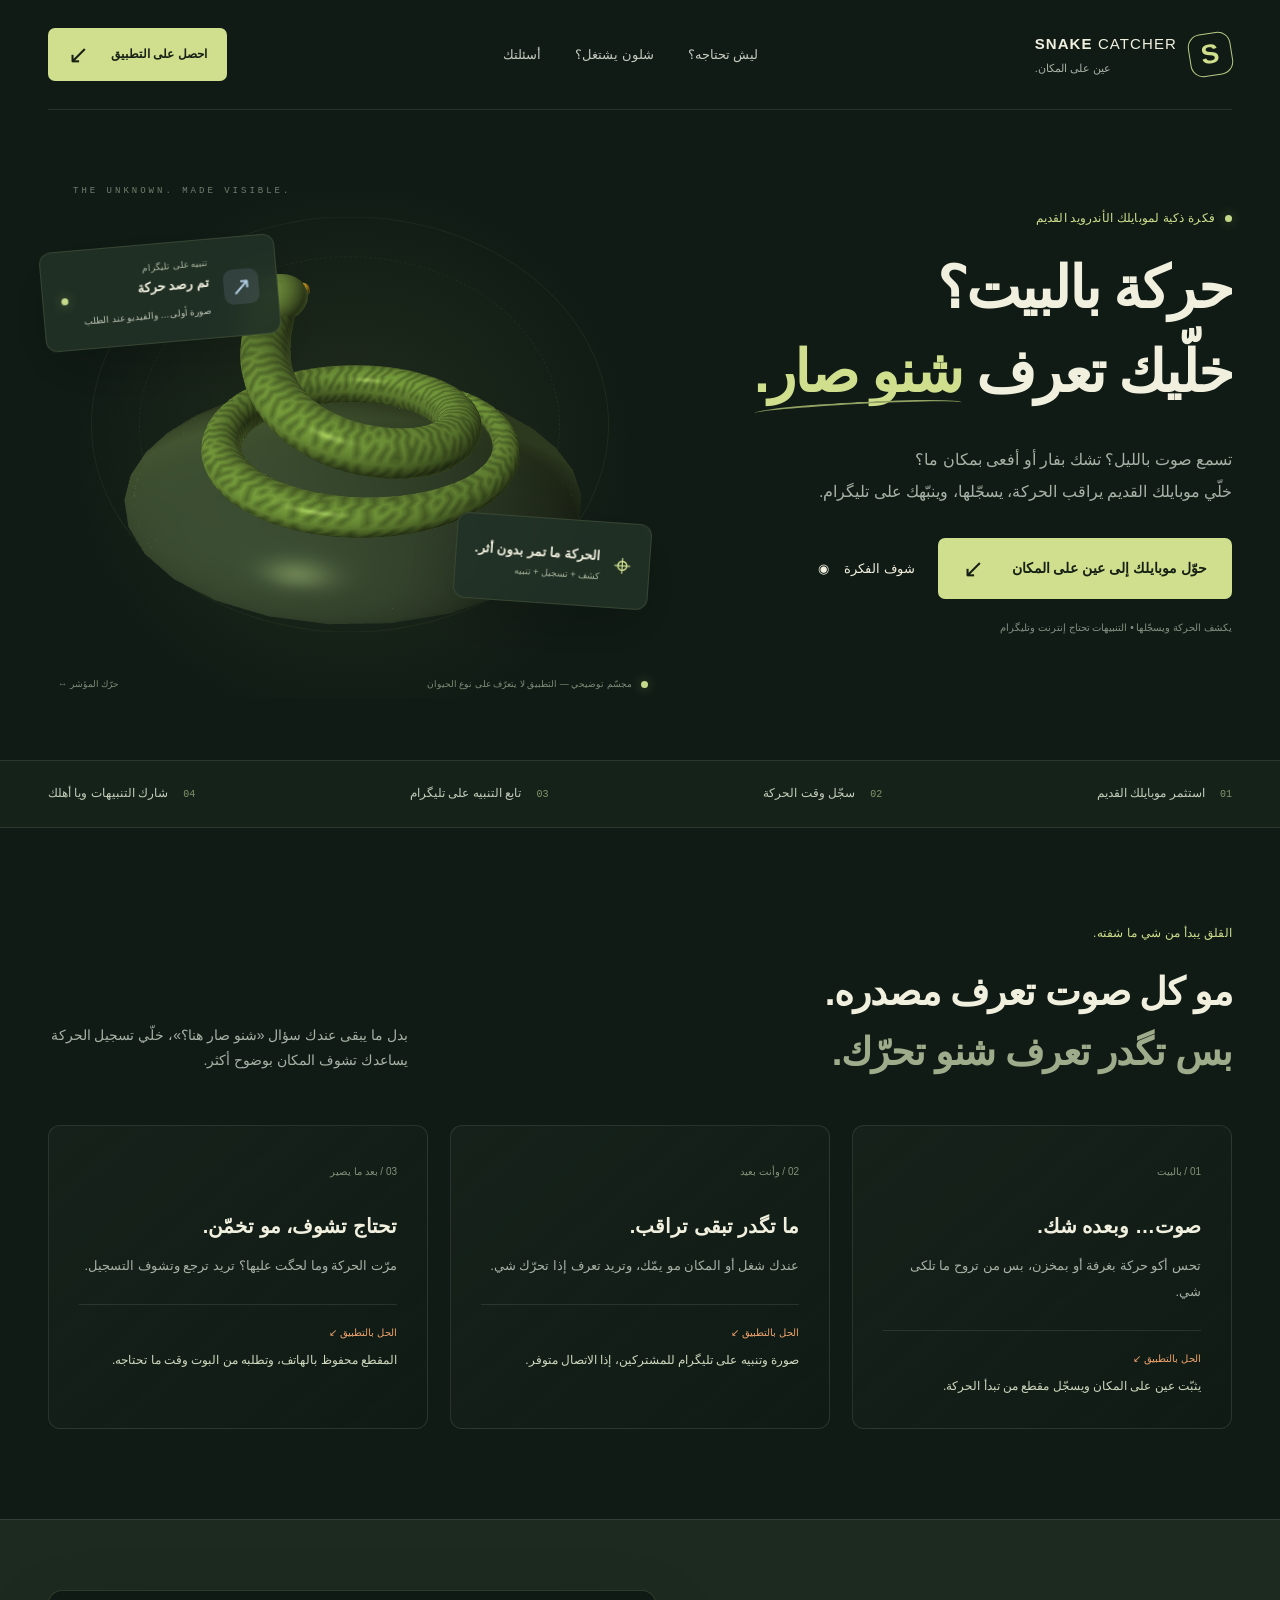
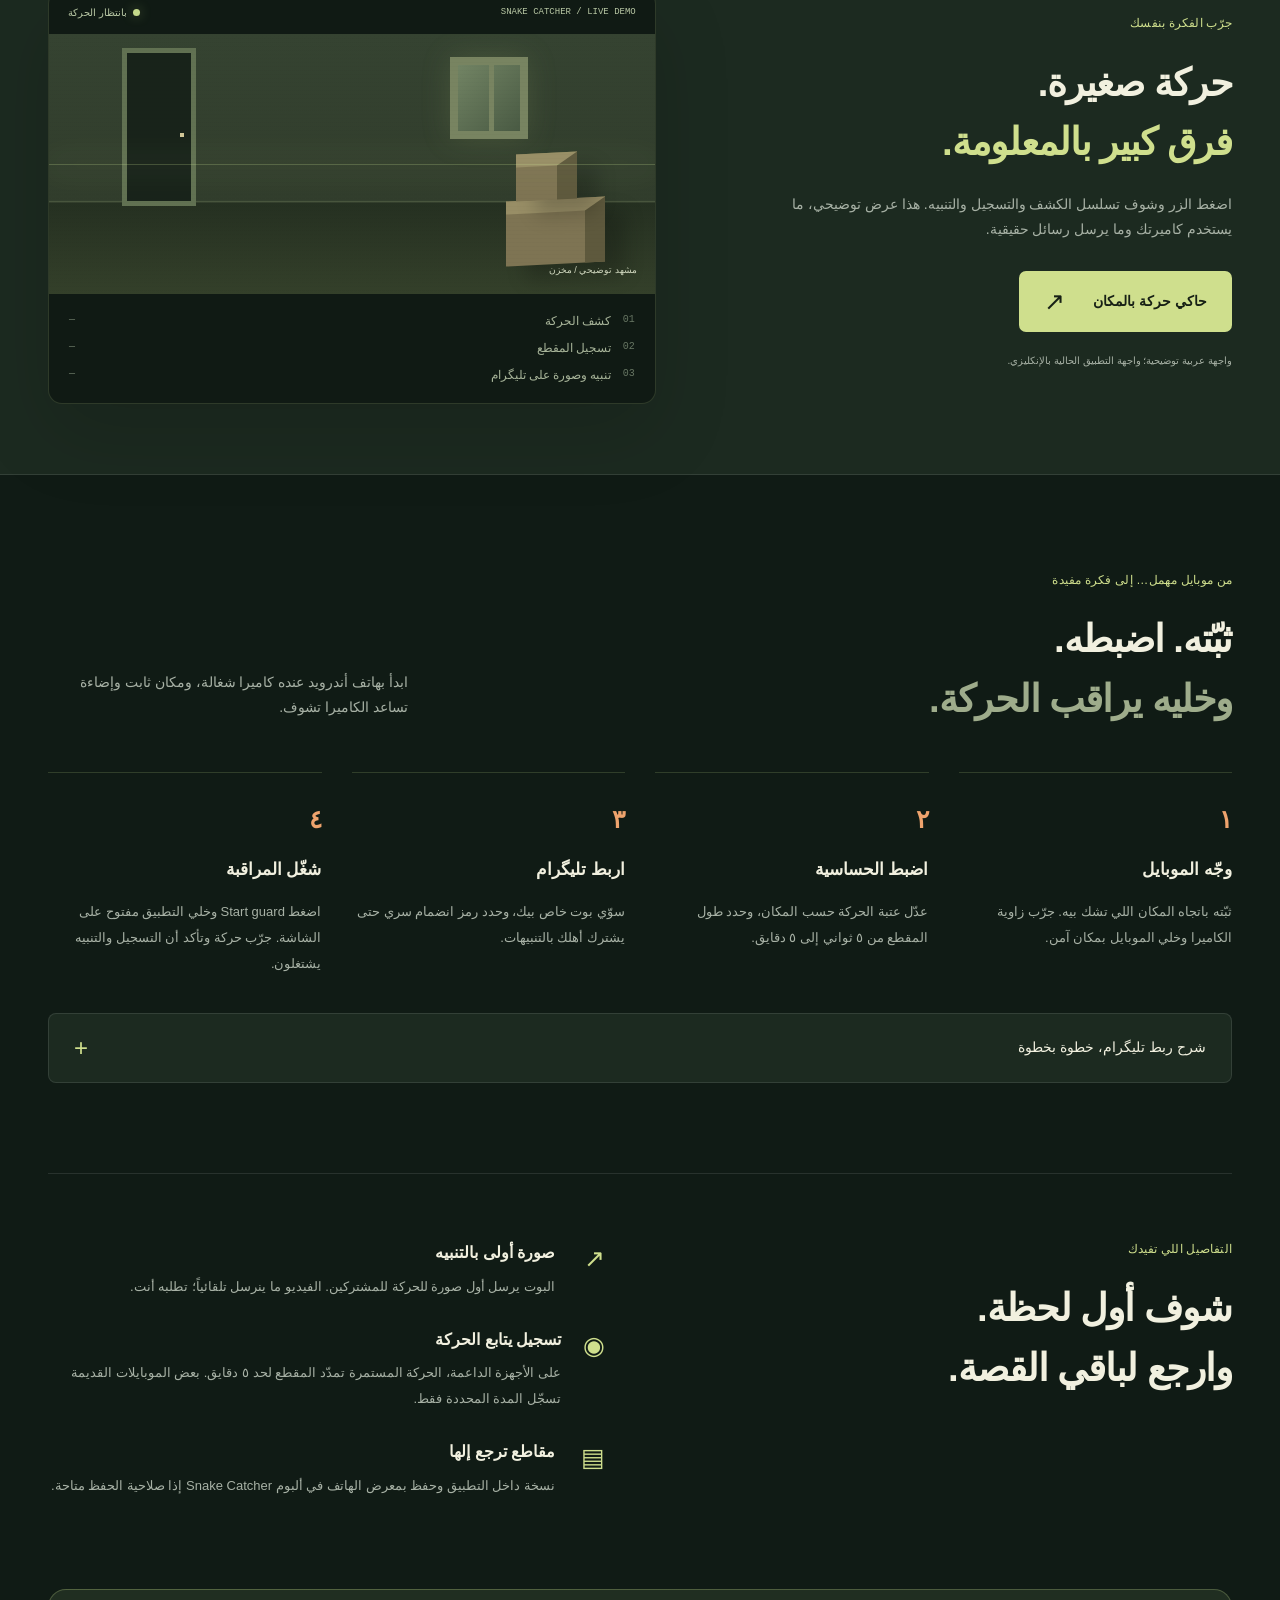
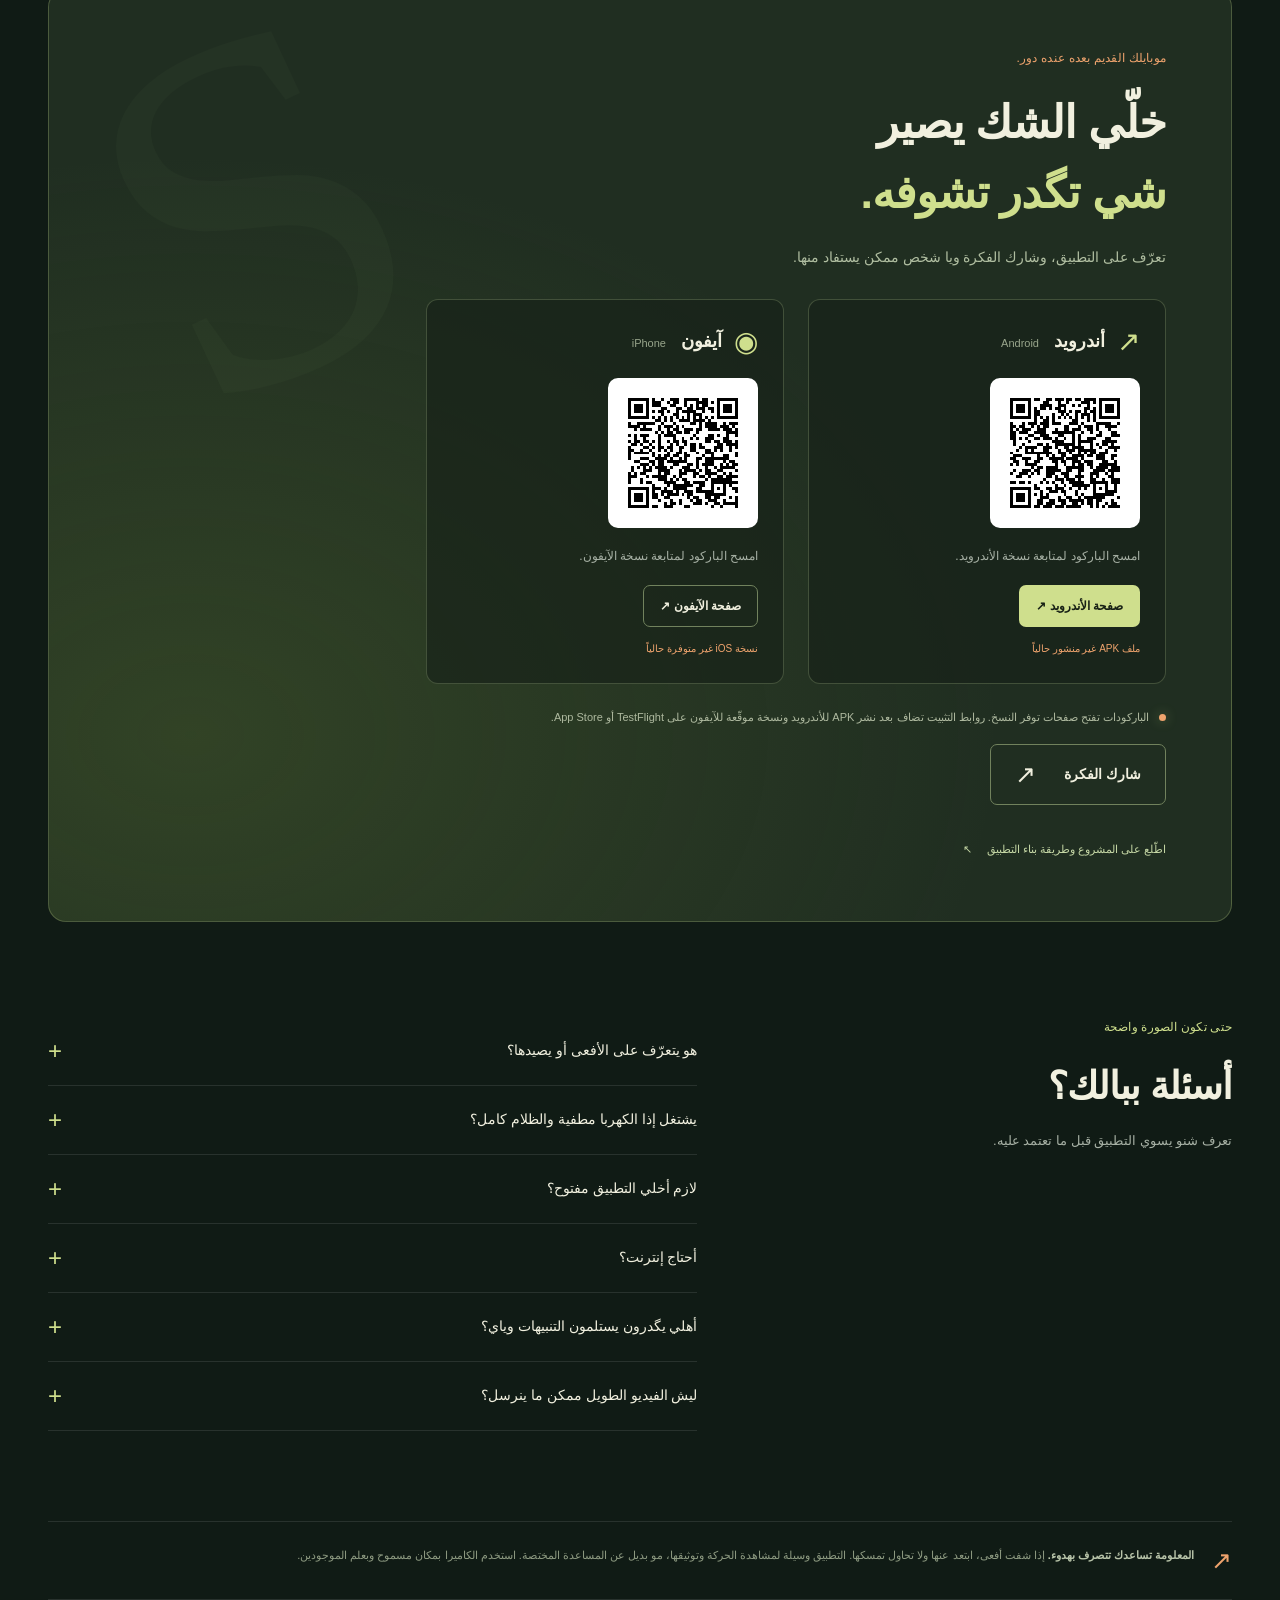
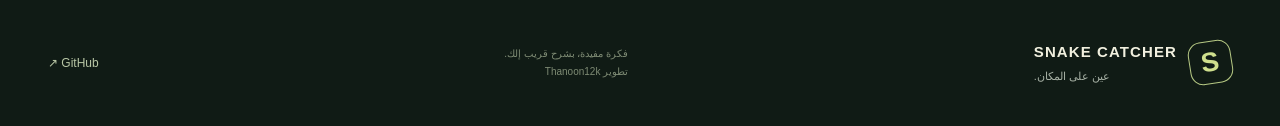
==== website/index.html @ 687d9e15 "Add Iraqi Arabic 3D website, platform QR pages and mobile build preparation" ====
<!doctype html>
<html lang="ar-IQ" dir="rtl"><head><meta charset="utf-8"><meta name="viewport" content="width=device-width,initial-scale=1"><meta name="theme-color" content="#101b15"><title>Snake Catcher — موبايلك القديم، عين على المكان</title><meta name="description" content="حوّل موبايل أندرويد القديم إلى كاميرا تراقب الحركة، تسجّل الفيديو وتنبّهك على تليگرام. تعرّف على Snake Catcher باللهجة العراقية."><meta property="og:title" content="عندك شك بحركة بالبيت؟ خلي موبايلك يراقب."><meta property="og:description" content="Snake Catcher يحوّل موبايلك القديم إلى كاميرا لكشف الحركة وتسجيلها. شرح عراقي بسيط وخطوات الإعداد."><link rel="icon" href="favicon.svg"><link rel="stylesheet" href="style.css"></head><body>
<a class="skip" href="#main">انتقل للمحتوى</a>
<header class="wrap"><a class="brand" href="#"><span class="brand-icon">S</span><span dir="ltr">SNAKE<span class="light"> CATCHER</span><small>عين على المكان.</small></span></a><nav aria-label="القائمة الرئيسية"><a href="#problem">ليش تحتاجه؟</a><a href="#how">شلون يشتغل؟</a><a href="#faq">أسئلتك</a></nav><a class="btn small" href="#download">احصل على التطبيق <span>↙</span></a></header>
<main id="main"><section class="hero wrap"><div class="hero-copy"><div class="eyebrow"><span class="dot"></span> فكرة ذكية لموبايلك الأندرويد القديم</div><h1>حركة بالبيت؟<br>خلّيك تعرف <em>شنو صار.</em></h1><p class="intro">تسمع صوت بالليل؟ تشك بفار أو أفعى بمكان ما؟<br>خلّي موبايلك القديم يراقب الحركة، يسجّلها، وينبّهك على تليگرام.</p><div class="actions"><a class="btn" href="#download">حوّل موبايلك إلى عين على المكان <span>↙</span></a><a class="text-link" href="#demo">شوف الفكرة <span>◉</span></a></div><p class="hero-note">يكشف الحركة ويسجّلها • التنبيهات تحتاج إنترنت وتليگرام</p></div>
<div class="scene" id="scene"><div class="orbit orbit-one"></div><div class="orbit orbit-two"></div><span class="scene-tag">THE UNKNOWN. MADE VISIBLE.</span><canvas id="snake" aria-label="مجسّم ثلاثي الأبعاد لأفعى خضراء" role="img"></canvas><div class="scene-fallback" hidden>🐍</div><div class="float-card alert"><span class="alert-icon">↗</span><div><small>تنبيه على تليگرام</small><strong>تم رصد حركة</strong><span>صورة أولى… والفيديو عند الطلب</span></div><i class="dot"></i></div><div class="float-card detected"><span class="target">⌖</span><div><strong>الحركة ما تمر بدون أثر.</strong><small>كشف + تسجيل + تنبيه</small></div></div><div class="scene-bottom"><span class="dot"></span> مجسّم توضيحي — التطبيق لا يتعرّف على نوع الحيوان <span class="drag">حرّك المؤشر ↔</span></div></div></section>
<div class="benefit-strip"><div class="wrap"><span><b>01</b> استثمر موبايلك القديم</span><span><b>02</b> سجّل وقت الحركة</span><span><b>03</b> تابع التنبيه على تليگرام</span><span><b>04</b> شارك التنبيهات ويا أهلك</span></div></div>
<section id="problem" class="section wrap"><div class="section-top"><div><div class="eyebrow">القلق يبدأ من شي ما شفته.</div><h2>مو كل صوت تعرف مصدره.<br><span>بس تگدر تعرف شنو تحرّك.</span></h2></div><p>بدل ما يبقى عندك سؤال «شنو صار هنا؟»، خلّي تسجيل الحركة يساعدك تشوف المكان بوضوح أكثر.</p></div><div class="problems"><article><span class="index">01 / بالبيت</span><h3>صوت… وبعده شك.</h3><p>تحس أكو حركة بغرفة أو بمخزن، بس من تروح ما تلكى شي.</p><div class="solution"><span>الحل بالتطبيق ↙</span>يثبّت عين على المكان ويسجّل مقطع من تبدأ الحركة.</div></article><article><span class="index">02 / وأنت بعيد</span><h3>ما تگدر تبقى تراقب.</h3><p>عندك شغل أو المكان مو يمّك، وتريد تعرف إذا تحرّك شي.</p><div class="solution"><span>الحل بالتطبيق ↙</span>صورة وتنبيه على تليگرام للمشتركين، إذا الاتصال متوفر.</div></article><article><span class="index">03 / بعد ما يصير</span><h3>تحتاج تشوف، مو تخمّن.</h3><p>مرّت الحركة وما لحگت عليها؟ تريد ترجع وتشوف التسجيل.</p><div class="solution"><span>الحل بالتطبيق ↙</span>المقطع محفوظ بالهاتف، وتطلبه من البوت وقت ما تحتاجه.</div></article></div></section>
<section id="demo" class="demo-section"><div class="wrap demo-grid"><div><div class="eyebrow">جرّب الفكرة بنفسك</div><h2>حركة صغيرة.<br><em>فرق كبير بالمعلومة.</em></h2><p>اضغط الزر وشوف تسلسل الكشف والتسجيل والتنبيه. هذا عرض توضيحي، ما يستخدم كاميرتك وما يرسل رسائل حقيقية.</p><button class="btn" id="demo-button">حاكي حركة بالمكان <span>↗</span></button><p class="mini">واجهة عربية توضيحية؛ واجهة التطبيق الحالية بالإنكليزي.</p></div><div class="monitor"><div class="monitor-head"><span dir="ltr">SNAKE CATCHER / LIVE DEMO</span><span id="demo-state"><i class="dot"></i> بانتظار الحركة</span></div><div class="room"><div class="window"></div><div class="room-door"></div><div class="box box1"></div><div class="box box2"></div><div class="scan-line"></div><div class="motion-box" id="motion-box"><span>حركة مكتشفة</span><svg viewBox="0 0 140 60" aria-hidden="true"><path d="M10 40C20 5 50 55 75 30S120 0 130 28" fill="none" stroke="#b9cf87" stroke-width="10" stroke-linecap="round"/></svg></div><span class="room-caption">مشهد توضيحي / مخزن</span><span class="rec" id="rec" hidden>● REC</span></div><div class="demo-events" aria-live="polite"><div id="event1">01 <span>كشف الحركة</span><i>—</i></div><div id="event2">02 <span>تسجيل المقطع</span><i>—</i></div><div id="event3">03 <span>تنبيه وصورة على تليگرام</span><i>—</i></div></div></div></div></section>
<section id="how" class="section wrap"><div class="section-top"><div><div class="eyebrow">من موبايل مهمل… إلى فكرة مفيدة</div><h2>ثبّته. اضبطه.<br><span>وخليه يراقب الحركة.</span></h2></div><p>ابدأ بهاتف أندرويد عنده كاميرا شغالة، ومكان ثابت وإضاءة تساعد الكاميرا تشوف.</p></div><div class="steps"><article><b>١</b><h3>وجّه الموبايل</h3><p>ثبّته باتجاه المكان اللي تشك بيه. جرّب زاوية الكاميرا وخلي الموبايل بمكان آمن.</p></article><article><b>٢</b><h3>اضبط الحساسية</h3><p>عدّل عتبة الحركة حسب المكان، وحدد طول المقطع من ٥ ثواني إلى ٥ دقايق.</p></article><article><b>٣</b><h3>اربط تليگرام</h3><p>سوّي بوت خاص بيك، وحدد رمز انضمام سري حتى يشترك أهلك بالتنبيهات.</p></article><article><b>٤</b><h3>شغّل المراقبة</h3><p>اضغط <bdi>Start guard</bdi> وخلي التطبيق مفتوح على الشاشة. جرّب حركة وتأكد أن التسجيل والتنبيه يشتغلون.</p></article></div><details class="setup"><summary>شرح ربط تليگرام، خطوة بخطوة <span>+</span></summary><ol><li>افتح <a href="https://t.me/BotFather" target="_blank" rel="noopener">@BotFather</a> على تليگرام، أرسل <code>/newbot</code> وخذ رمز البوت (Token).</li><li>داخل التطبيق افتح <bdi>Settings</bdi>، فعّل <bdi>Telegram alerts</bdi> والصق الرمز. احتفظ بيه سري.</li><li>اختار <bdi>Join code</bdi> سري وشاركه بس ويا الأشخاص اللي تريدهم يستلمون التنبيهات.</li><li>كل شخص يفتح بوتك ويرسل <code>/start YOUR_JOIN_CODE</code>، مع استبدال النص برمزك.</li><li>اضغط <bdi>Save &amp; send test</bdi>. من البوت تگدر ترسل <code>/status</code> للحالة، <code>/video</code> لآخر فيديو و<code>/list</code> لآخر ١٠ مقاطع.</li></ol></details></section>
<section class="feature-section wrap"><div class="feature-heading"><div class="eyebrow">التفاصيل اللي تفيدك</div><h2>شوف أول لحظة.<br>وارجع لباقي القصة.</h2></div><div class="feature-list"><article><span>↗</span><div><h3>صورة أولى بالتنبيه</h3><p>البوت يرسل أول صورة للحركة للمشتركين. الفيديو ما ينرسل تلقائياً؛ تطلبه أنت.</p></div></article><article><span>◉</span><div><h3>تسجيل يتابع الحركة</h3><p>على الأجهزة الداعمة، الحركة المستمرة تمدّد المقطع لحد ٥ دقايق. بعض الموبايلات القديمة تسجّل المدة المحددة فقط.</p></div></article><article><span>▤</span><div><h3>مقاطع ترجع إلها</h3><p>نسخة داخل التطبيق وحفظ بمعرض الهاتف في ألبوم <bdi>Snake Catcher</bdi> إذا صلاحية الحفظ متاحة.</p></div></article></div></section>
<section id="download" class="download wrap"><div class="eyebrow">موبايلك القديم بعده عنده دور.</div><h2>خلّي الشك يصير<br><em>شي تگدر تشوفه.</em></h2><p>تعرّف على التطبيق، وشارك الفكرة ويا شخص ممكن يستفاد منها.</p><div class="platforms"><article><div class="platform-title"><span>↗</span><h3>أندرويد <small>Android</small></h3></div><img src="qr-android.svg" width="150" height="150" alt="باركود صفحة توفر نسخة أندرويد"><p>امسح الباركود لمتابعة نسخة الأندرويد.</p><a class="btn" href="android.html">صفحة الأندرويد ↗</a><span class="platform-status">ملف APK غير منشور حالياً</span></article><article><div class="platform-title"><span>◉</span><h3>آيفون <small>iPhone</small></h3></div><img src="qr-ios.svg" width="150" height="150" alt="باركود صفحة توفر نسخة آيفون"><p>امسح الباركود لمتابعة نسخة الآيفون.</p><a class="btn secondary" href="ios.html">صفحة الآيفون ↗</a><span class="platform-status">نسخة iOS غير متوفرة حالياً</span></article></div><div class="availability"><span class="dot"></span><p>الباركودات تفتح صفحات توفر النسخ. روابط التثبيت تضاف بعد نشر APK للأندرويد ونسخة موقّعة للآيفون على TestFlight أو App Store.</p></div><button class="btn secondary" id="share-button">شارك الفكرة <span>↗</span></button><br><br><a class="text-link" href="https://github.com/Thanoon12k/real-snakes-catcher" target="_blank" rel="noopener">اطّلع على المشروع وطريقة بناء التطبيق <span>↖</span></a></section>
<section id="faq" class="section wrap faq"><div><div class="eyebrow">حتى تكون الصورة واضحة</div><h2>أسئلة ببالك؟</h2><p>تعرف شنو يسوي التطبيق قبل ما تعتمد عليه.</p></div><div class="questions"><details><summary>هو يتعرّف على الأفعى أو يصيدها؟ <span>+</span></summary><p>لا. الاسم Snake Catcher، لكن التطبيق يكشف تغيّر الصورة بسبب الحركة ويسجّلها. ما يحدد إذا اللي تحرّك أفعى أو فار أو شخص، وما يمسك الحيوانات ولا يضمن الحماية.</p></details><details><summary>يشتغل إذا الكهربا مطفية والظلام كامل؟ <span>+</span></summary><p>الكاميرا تحتاج إضاءة حتى تشوف. وضع Night يعدّل حساسية تغيّر الإضاءة، لكنه ما يحوّل الموبايل إلى كاميرا أشعة تحت الحمراء. الأداء يعتمد على كاميرا الهاتف وظروف المكان.</p></details><details><summary>لازم أخلي التطبيق مفتوح؟ <span>+</span></summary><p>إي، خلي التطبيق ظاهر على الشاشة أثناء المراقبة. التطبيق يبقي الشاشة شغالة تلقائياً عند تشغيل المراقبة. تأكد من البطارية والمساحة وجرّب الجهاز قبل الاستخدام الطويل.</p></details><details><summary>أحتاج إنترنت؟ <span>+</span></summary><p>كشف الحركة والتسجيل يصيران على الهاتف. إرسال تنبيهات وصور وفيديوهات تليگرام يحتاج اتصال إنترنت وإعداد البوت.</p></details><details><summary>أهلي يگدرون يستلمون التنبيهات وياي؟ <span>+</span></summary><p>إي. كل شخص يشترك ببوتك باستخدام رمز الانضمام السري. التنبيه والصورة يوصلون للمشتركين، والفيديو يوصل فقط للشخص اللي يطلبه. تگدر تحذف المشتركين من الإعدادات.</p></details><details><summary>ليش الفيديو الطويل ممكن ما ينرسل؟ <span>+</span></summary><p>وفق توثيق المشروع، البوت ما يرفع ملفات أكبر من ٥٠ ميگابايت. بعض المقاطع الطويلة ممكن تتجاوز الحد؛ يبقى المقطع محفوظ بالهاتف حتى إذا تعذر إرساله.</p></details></div></section>
<aside class="honest-note wrap"><span>↗</span><p><strong>المعلومة تساعدك تتصرف بهدوء.</strong> إذا شفت أفعى، ابتعد عنها ولا تحاول تمسكها. التطبيق وسيلة لمشاهدة الحركة وتوثيقها، مو بديل عن المساعدة المختصة. استخدم الكاميرا بمكان مسموح وبعلم الموجودين.</p></aside></main>
<footer class="wrap"><a class="brand" href="#"><span class="brand-icon">S</span><span dir="ltr">SNAKE CATCHER<small>عين على المكان.</small></span></a><p>فكرة مفيدة، بشرح قريب إلك. <span>تطوير Thanoon12k</span></p><a href="https://github.com/Thanoon12k/real-snakes-catcher" target="_blank" rel="noopener">GitHub ↗</a></footer><div id="toast" role="status"></div><script src="snake.js"></script><script src="app.js"></script></body></html>
---- website/style.css ----
:root{--bg:#101b15;--panel:#17241c;--green:#cfdf8d;--orange:#eea36d;--text:#f1f0df;--muted:#a7b1a5;--line:#ffffff1a}*{box-sizing:border-box}html{scroll-behavior:smooth;scroll-padding-top:25px}body{margin:0;background:var(--bg);color:var(--text);font-family:Tahoma,Arial,sans-serif;line-height:1.8}a{color:inherit;text-decoration:none}button{font:inherit;cursor:pointer}a:focus-visible,button:focus-visible,summary:focus-visible{outline:2px solid var(--orange);outline-offset:5px}button,a{-webkit-tap-highlight-color:transparent}.wrap{max-width:1240px;width:calc(100% - 96px);margin:auto}header{height:110px;display:flex;align-items:center;justify-content:space-between;border-bottom:1px solid var(--line);gap:24px}.brand{display:flex;align-items:center;gap:12px;font-family:Arial,sans-serif;font-size:15px;letter-spacing:1.1px;font-weight:800;line-height:1.3}.brand small{display:block;font-family:Tahoma,Arial;font-weight:400;font-size:11px;letter-spacing:0;direction:rtl;color:var(--muted);margin-top:7px;text-align:left}.brand-icon{font-size:27px;border:1px solid #b5c883;border-radius:13px;width:43px;height:43px;display:grid;place-items:center;color:var(--green);transform:rotate(-9deg)}.light{font-weight:400}nav{display:flex;gap:34px;font-size:13px;color:#c5cbbf}nav a:hover,.text-link:hover{color:var(--orange)}.btn{display:inline-flex;align-items:center;justify-content:center;gap:28px;padding:15px 24px;background:var(--green);color:#172015;font-weight:700;font-size:14px;border:1px solid transparent;border-radius:7px;transition:transform .2s,background .2s;line-height:1.7}.btn:hover{transform:translateY(-3px);background:#e2efb4}.btn span{font:25px Arial}.small{font-size:12px;padding:11px 19px;gap:22px}.hero{display:grid;grid-template-columns:1fr 1.1fr;align-items:center;min-height:650px;gap:20px;padding-top:30px;padding-bottom:45px}.eyebrow{font-size:12px;letter-spacing:.2px;color:var(--green);display:flex;align-items:center;gap:10px;margin-bottom:18px}.dot{width:7px;height:7px;background:#c4d98a;display:inline-block;border-radius:50%;box-shadow:0 0 12px #b8d77866;flex-shrink:0}h1{font-size:clamp(38px,4.5vw,65px);line-height:1.45;letter-spacing:-2px;margin:0 0 23px;font-weight:800}em{font-style:normal;color:var(--green)}h1 em{position:relative;white-space:nowrap}h1 em:after{content:'';position:absolute;right:0;bottom:-10px;left:0;height:10px;border-top:2px solid #91a263;border-radius:50%;transform:rotate(-3deg)}.intro{font-size:16px;color:var(--muted);line-height:2;margin:30px 0}.actions{display:flex;align-items:center;gap:23px;flex-wrap:wrap}.text-link{font-size:13px;display:inline-flex;gap:15px;align-items:center}.hero-note,.mini{font-size:10px;color:#839080;margin-top:20px}.scene{height:540px;position:relative;background:radial-gradient(ellipse at 50% 55%,#64763835,transparent 65%);min-width:0;direction:ltr}canvas{width:100%;height:100%;display:block;position:relative;z-index:2}.scene-tag{position:absolute;top:28px;left:25px;font:9px monospace;letter-spacing:3px;color:#6f806d}.orbit{position:absolute;border:1px solid #82935a21;border-radius:50%;width:85%;height:85%;top:7%;left:7%;transform:rotateX(25deg)}.orbit-two{width:69%;height:69%;left:15%;top:15%;border-style:dashed}.float-card{position:absolute;z-index:3;direction:rtl;background:#223126e8;border:1px solid #57694766;backdrop-filter:blur(14px);border-radius:12px;padding:15px 18px;box-shadow:0 20px 60px #0003;display:flex;align-items:center;gap:14px;transform:rotate(-5deg)}.alert{top:85px;left:-6px}.float-card strong{font-size:13px;display:block}.float-card small{font-size:9px;color:#abb89f;display:block}.float-card span:not(.dot,.alert-icon,.target){font-size:9px;color:#bfc6b5}.alert-icon{background:#91aac826;color:#adc9de;border-radius:9px;width:35px;height:35px;display:grid;place-items:center;font:25px Arial}.detected{bottom:94px;right:8px;transform:rotate(4deg)}.target{font-size:30px;color:var(--green)}.scene-bottom{position:absolute;bottom:5px;left:10px;right:10px;display:flex;align-items:center;gap:9px;direction:rtl;color:#7e8d76;font-size:9px}.drag{margin-right:auto;white-space:nowrap}.scene-fallback{position:absolute;inset:0;font-size:180px;text-align:center;padding-top:100px}.benefit-strip{border-block:1px solid var(--line);background:#152219}.benefit-strip .wrap{display:flex;justify-content:space-between;gap:20px;padding-block:22px;color:#c4cdba;font-size:12px}.benefit-strip b{font:10px monospace;color:#80956b;margin-left:12px}.section{padding-top:95px;padding-bottom:90px}.section-top{display:flex;justify-content:space-between;align-items:end;gap:60px;margin-bottom:44px}h2{font-size:clamp(28px,3vw,43px);line-height:1.55;letter-spacing:-1px;margin:0}h2 span{color:#9eac8b}.section-top>p{max-width:360px;color:var(--muted);font-size:14px;margin:0 0 8px}.problems{display:grid;grid-template-columns:repeat(3,1fr);gap:22px}.problems article{border:1px solid var(--line);border-radius:12px;background:linear-gradient(140deg,#22302555,transparent);padding:30px}.index{font-size:10px;color:#829278}.problems h3{font-size:20px;margin:23px 0 9px}.problems p,.steps p,.feature-list p{font-size:13px;color:var(--muted);margin:0;line-height:2}.solution{border-top:1px solid var(--line);margin-top:25px;padding-top:19px;color:#d0d9bf;font-size:12px}.solution span{display:block;font-size:10px;color:var(--orange);margin-bottom:8px}.demo-section{background:#1c2a20;padding:70px 0;border-block:1px solid var(--line)}.demo-grid{display:grid;grid-template-columns:.8fr 1fr;gap:90px;align-items:center}.demo-grid h2{margin-bottom:20px}.demo-grid p{font-size:14px;color:var(--muted)}.demo-grid .btn{margin-top:15px}.demo-grid .mini{font-size:10px}.monitor{background:#101a14;border:1px solid #6a7b5655;border-radius:14px;overflow:hidden;box-shadow:0 30px 80px #0002}.monitor-head{padding:16px 19px;display:flex;align-items:center;justify-content:space-between;font:9px monospace;color:#b9c8a5}.monitor-head>span:last-child{font:10px Tahoma;display:flex;gap:6px;align-items:center}.room{height:260px;position:relative;overflow:hidden;background:linear-gradient(0deg,#34402a 0%,#253021 35%,#4c5940 35.5%,#313d2c 36%,#354331 100%);perspective:500px}.room:after{content:'';position:absolute;inset:0;background:repeating-linear-gradient(0deg,transparent,transparent 3px,#00000008 4px);pointer-events:none}.window{position:absolute;width:78px;height:82px;top:23px;right:21%;border:8px solid #788461;background:linear-gradient(135deg,#728464,#495a43);box-shadow:0 0 30px #97a66a33}.window:after{content:'';position:absolute;width:5px;height:100%;left:50%;background:#788461}.room-door{position:absolute;top:14px;left:12%;height:158px;width:74px;background:#18231a;border:5px solid #617152}.room-door:after{content:'';position:absolute;top:80px;right:7px;width:4px;height:4px;background:#d1c898}.box{position:absolute;background:#7e7453;border-right:20px solid #5e593d;border-top:13px solid #988e66;box-shadow:20px 15px 20px #0003}.box1{width:99px;height:65px;right:50px;bottom:30px;transform:skewY(-3deg)}.box2{width:61px;height:47px;right:78px;bottom:94px;transform:skewY(-3deg)}.room-caption{position:absolute;bottom:15px;right:18px;font-size:9px;color:#d2d9c0}.scan-line{height:1px;position:absolute;top:50%;left:0;right:0;background:#bed68c44;box-shadow:0 0 30px #c5db97;animation:scan 7s linear infinite}.motion-box{position:absolute;bottom:28px;left:21%;height:74px;width:125px;border:1px solid #d8ef8a;opacity:0;transition:opacity .3s}.motion-box span{position:absolute;top:-19px;font-size:8px;background:var(--green);color:#111c12;padding:0 6px}.motion-box svg{width:100%;height:100%}.motion-box.active{opacity:1}.rec{position:absolute;top:15px;right:15px;font:11px monospace;color:#ffaf85}.demo-events{padding:20px;display:grid;gap:12px}.demo-events div{font:10px monospace;color:#677663;display:flex;gap:12px}.demo-events span{font:12px Tahoma;color:#a7b499}.demo-events i{font-style:normal;margin-right:auto}.demo-events .done,.demo-events .done span{color:var(--green)}.steps{display:grid;grid-template-columns:repeat(4,1fr);gap:30px}.steps article{border-top:1px solid #71845655;padding-top:24px}.steps article>b{color:var(--orange);font-size:25px}.steps h3{font-size:17px;margin:13px 0}.setup{margin-top:36px;background:#1c2a20;border:1px solid var(--line);border-radius:8px}summary{cursor:pointer;list-style:none;display:flex;justify-content:space-between;gap:20px;align-items:center}summary::-webkit-details-marker{display:none}summary span{font:24px Arial;color:var(--green)}details[open]>summary span{transform:rotate(45deg)}.setup summary{padding:20px 25px;font-size:14px}.setup ol{padding:0 48px 25px 30px;margin:0;font-size:13px;color:var(--muted)}.setup li{margin-bottom:12px}code{direction:ltr;display:inline-block;background:#0003;padding:2px 6px;border-radius:4px;color:var(--green)}.setup a{color:var(--green)}.feature-section{display:grid;grid-template-columns:1fr 1fr;gap:70px;border-top:1px solid var(--line);padding-block:65px 90px}.feature-list{display:grid;gap:26px}.feature-list article{display:flex;gap:20px}.feature-list article>span{color:var(--green);font:25px Arial;width:30px;padding-top:5px}.feature-list h3{font-size:16px;margin:0 0 6px}.download{border:1px solid #8c9f6666;border-radius:18px;background:radial-gradient(ellipse at 12% 80%,#617b3244,transparent 55%),#202e21;padding:58px 65px;position:relative;overflow:hidden}.download:after{content:'S';position:absolute;left:65px;top:-70px;font:500px Georgia;color:#d7e69606;transform:rotate(-25deg);pointer-events:none}.download .eyebrow{color:var(--orange)}.download h2{font-size:45px}.download>p{color:#b0bea1;font-size:14px;margin:18px 0 25px}.secondary{background:transparent;border-color:#71825d;color:var(--text)}.secondary:hover{background:#34452b}.availability{display:flex;align-items:baseline;gap:10px;margin:24px 0 16px;max-width:630px}.availability .dot{background:var(--orange)}.availability p{font-size:11px;color:#aeb99f;margin:0}.availability strong{color:#efc6a4}.download .text-link{font-size:11px;color:#c6d8a6}.faq{display:grid;grid-template-columns:.7fr 1fr;gap:80px}.faq>div>p{color:var(--muted);font-size:13px}.questions details{border-bottom:1px solid var(--line)}.questions summary{padding:20px 0;font-size:14px}.questions p{font-size:13px;color:var(--muted);padding:0 0 15px;margin:0;line-height:2}.honest-note{display:flex;gap:17px;border-top:1px solid var(--line);padding-block:24px;color:#8e9b82}.honest-note>span{color:var(--orange);font:25px Arial}.honest-note p{margin:0;font-size:11px;max-width:950px}.honest-note strong{color:#b9c5aa}footer{padding-block:35px;display:flex;align-items:center;justify-content:space-between;gap:25px;border-top:1px solid var(--line)}footer p{font-size:10px;color:#7e8b74}footer p span{display:block}footer>a:last-child{font:12px Arial;color:#b9c7a6}#toast{position:fixed;bottom:30px;left:50%;transform:translateX(-50%);z-index:10;background:var(--green);color:#1b2717;padding:12px 24px;border-radius:8px;font-size:13px;opacity:0;pointer-events:none;transition:opacity .3s;max-width:90%;text-align:center}#toast.show{opacity:1}.skip{position:fixed;top:-100px;right:10px;z-index:20;background:var(--green);color:#111;padding:10px}.skip:focus{top:10px}@keyframes scan{0%{top:0}100%{top:100%}}@media(max-width:1000px){.wrap{width:calc(100% - 48px)}nav{gap:18px}.hero{min-height:580px}.scene{height:470px}.actions{gap:16px}.hero .btn{font-size:12px;padding:14px 16px;gap:12px}.scene-bottom .drag{display:none}.demo-grid{gap:45px}.problems article{padding:24px}.steps{gap:22px}.faq{gap:45px}}@media(max-width:720px){.wrap{width:calc(100% - 36px)}header{height:84px;gap:10px}nav{display:none}.brand{font-size:12px;gap:8px}.brand-icon{width:35px;height:35px;font-size:23px}.small{padding:9px 12px;font-size:10px;gap:8px}.hero{grid-template-columns:1fr;gap:0;padding-top:45px;padding-bottom:25px}.hero-copy{text-align:center}.hero .eyebrow{justify-content:center}h1{font-size:42px;letter-spacing:-1px}.intro{font-size:14px}.actions{justify-content:center}.scene{height:420px;max-width:500px;width:100%;margin:auto}.alert{left:0;top:55px;padding:12px}.detected{right:0;bottom:67px;padding:12px}.scene-tag{font-size:8px}.scene-bottom{font-size:8px;justify-content:center}.hero-note{font-size:9px}.benefit-strip .wrap{display:grid;grid-template-columns:1fr 1fr;gap:13px;font-size:10px;padding-block:18px}.section{padding-block:60px}.section-top{display:block;margin-bottom:30px}.section-top>p{margin-top:20px;max-width:100%;font-size:13px}h2{font-size:30px}.problems{grid-template-columns:1fr;gap:15px}.problems article{padding:25px}.problems h3{margin-top:14px}.solution{margin-top:18px}.demo-section{padding:50px 0}.demo-grid{grid-template-columns:1fr;gap:30px}.demo-grid .actions{justify-content:flex-start}.steps{grid-template-columns:1fr 1fr;gap:28px 20px}.steps p{font-size:12px}.setup summary{padding:18px;font-size:12px}.setup ol{font-size:12px;padding-right:35px}.feature-section{grid-template-columns:1fr;gap:30px;padding-block:50px}.download{padding:35px 25px}.download h2{font-size:35px}.download .actions{justify-content:flex-start;gap:12px}.download .btn{font-size:12px;padding:12px 16px;gap:14px}.download:after{left:-20px;font-size:400px}.faq{grid-template-columns:1fr;gap:25px}.questions summary{font-size:13px}footer{flex-wrap:wrap}footer p{display:none}.honest-note{padding-block:22px}.honest-note p{font-size:10px}}@media(prefers-reduced-motion:reduce){html{scroll-behavior:auto}*,*:before,*:after{animation:none!important;transition:none!important}}
.platforms{display:grid;grid-template-columns:1fr 1fr;gap:24px;max-width:740px;position:relative;z-index:1;margin-top:28px}.platforms article{padding:25px;border:1px solid #71825d77;border-radius:12px;background:#172219aa}.platform-title{display:flex;gap:12px;align-items:center;margin-bottom:20px}.platform-title>span{color:var(--green);font:28px Arial}.platform-title h3{margin:0;font-size:18px}.platform-title small{font:11px Arial;color:#99a68c;margin-right:10px}.platforms img{background:white;border:8px solid white;border-radius:10px;display:block;max-width:100%;height:auto}.platforms p{font-size:12px;color:var(--muted);margin:18px 0}.platforms .btn{font-size:12px;padding:10px 16px}.platform-status{display:block;font-size:10px;color:var(--orange);margin-top:13px}@media(max-width:540px){.platforms{grid-template-columns:1fr}.platforms article{display:grid;grid-template-columns:1fr 110px;gap:0 16px;align-items:center}.platform-title{grid-column:1;margin-bottom:5px}.platforms img{grid-column:2;grid-row:1 / 4;width:110px}.platforms p{grid-column:1;font-size:10px;margin:5px 0 12px}.platforms .btn{grid-column:1;font-size:11px}.platform-status{grid-column:1 / 3}}
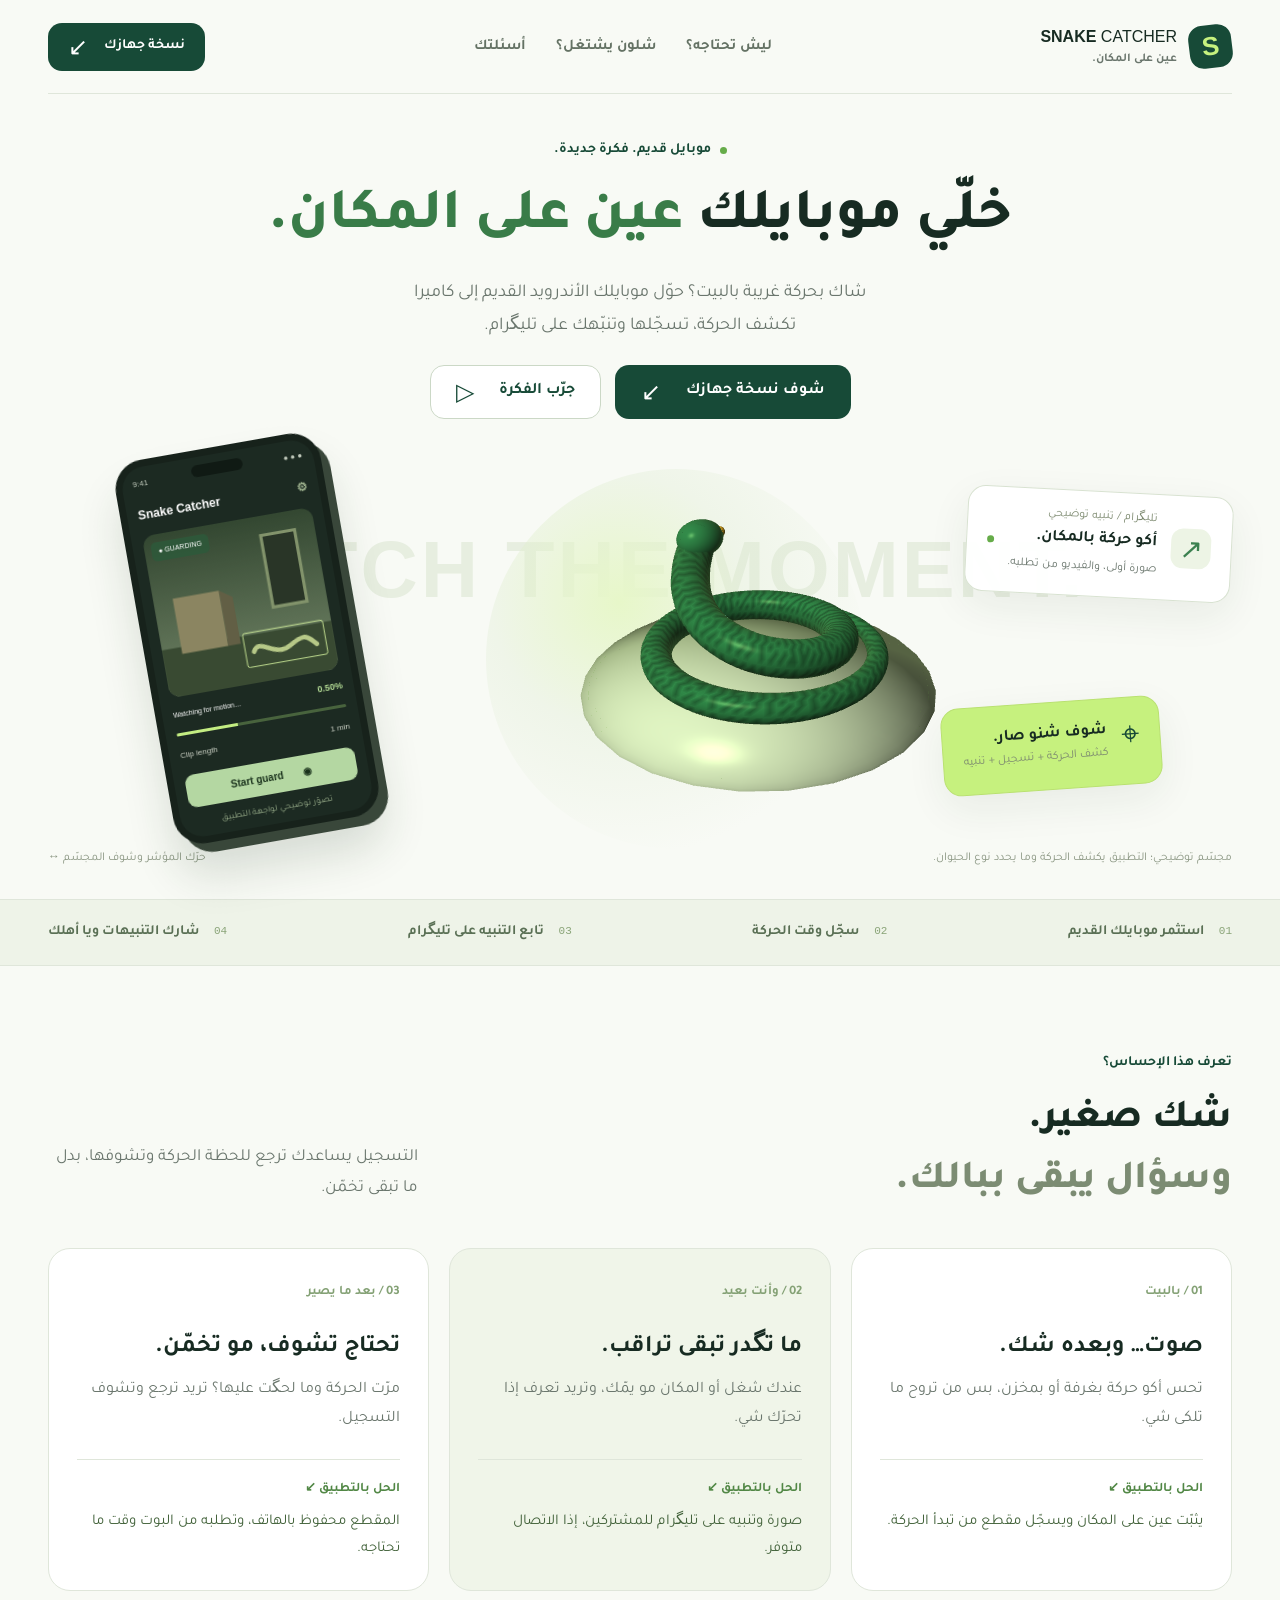
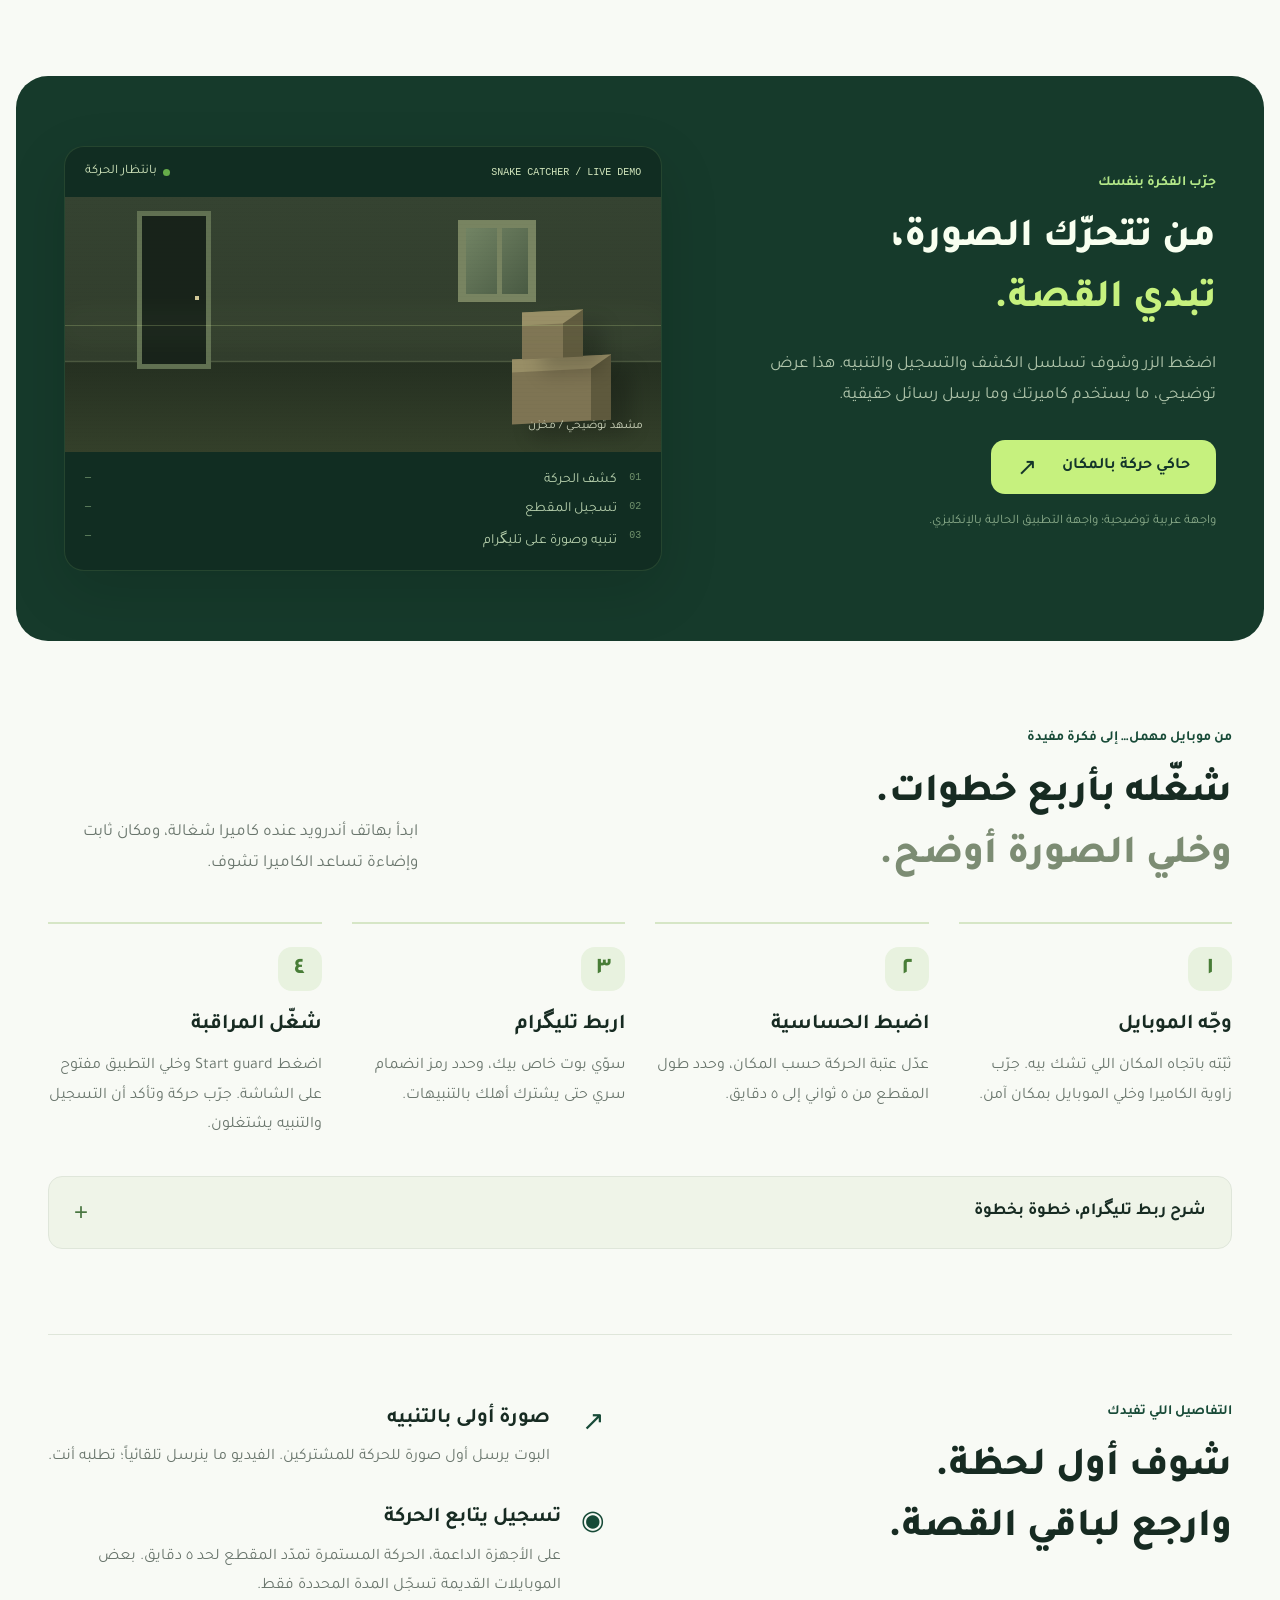
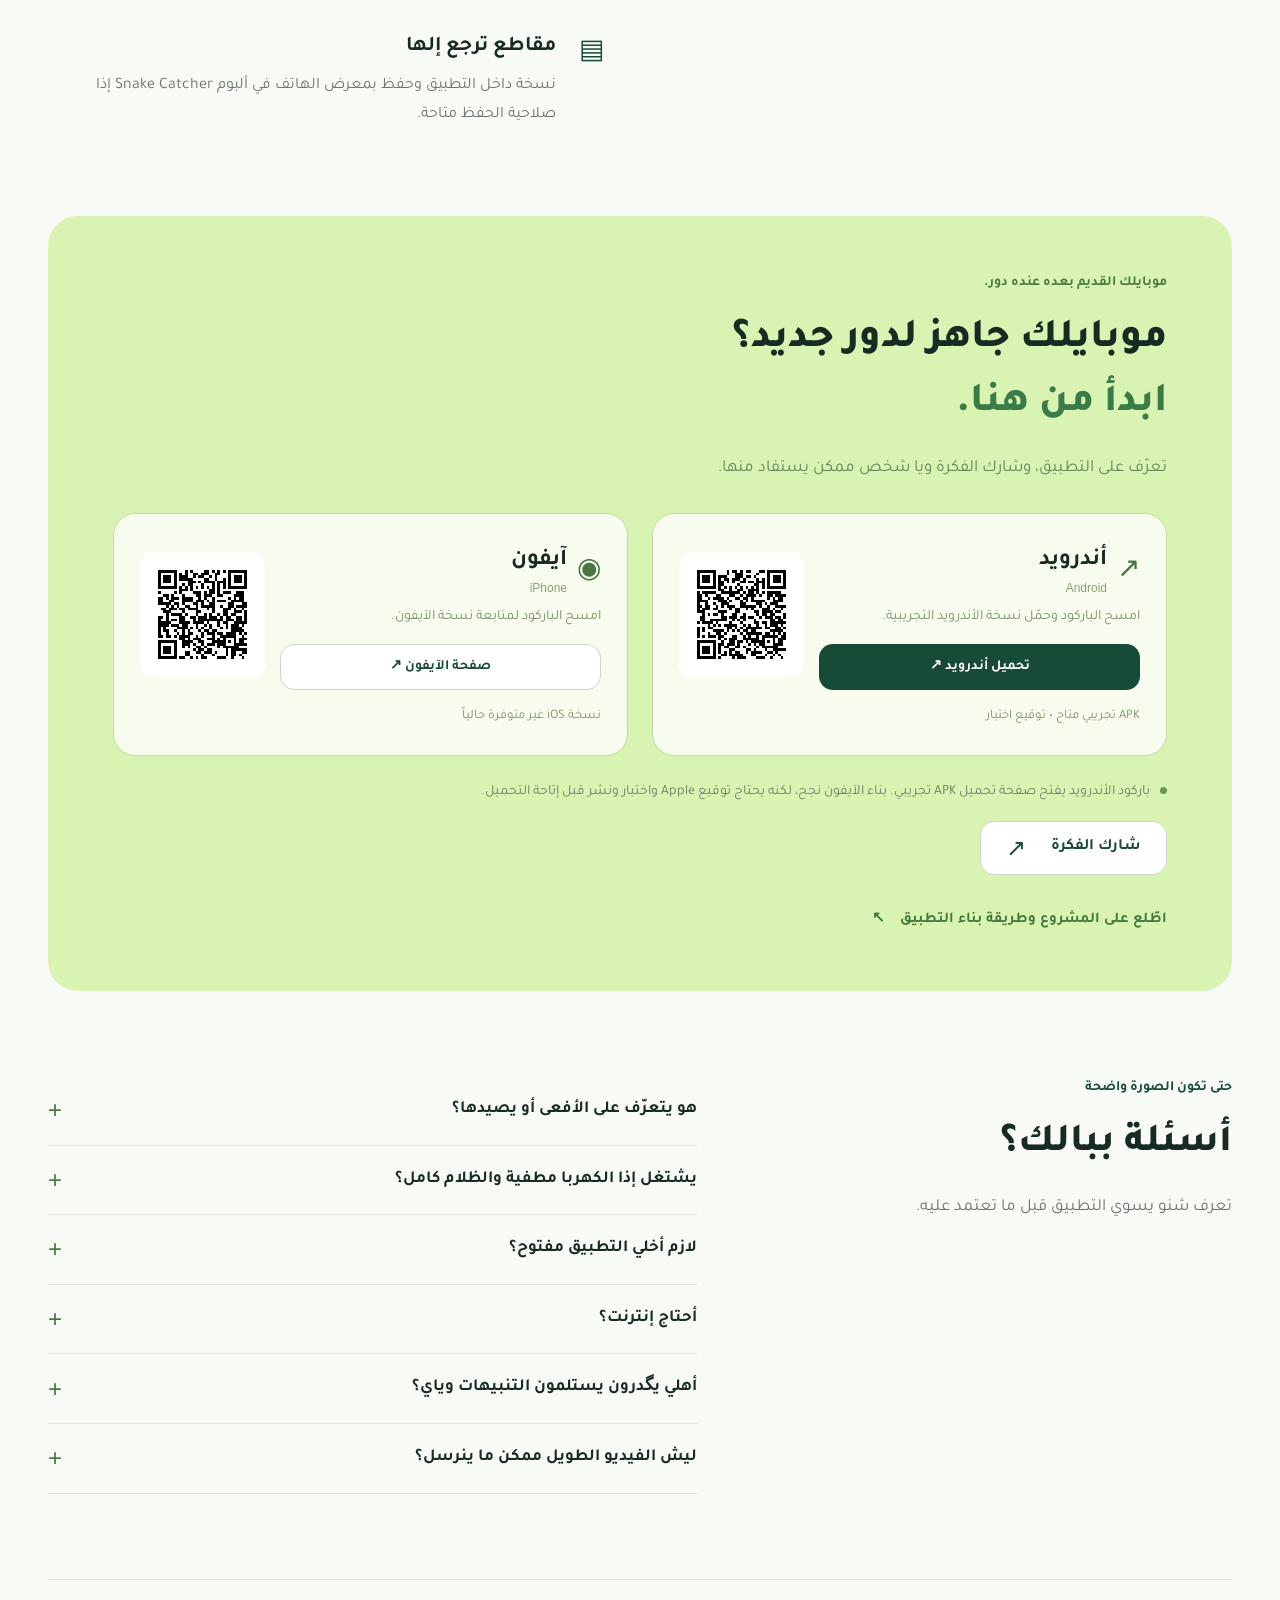
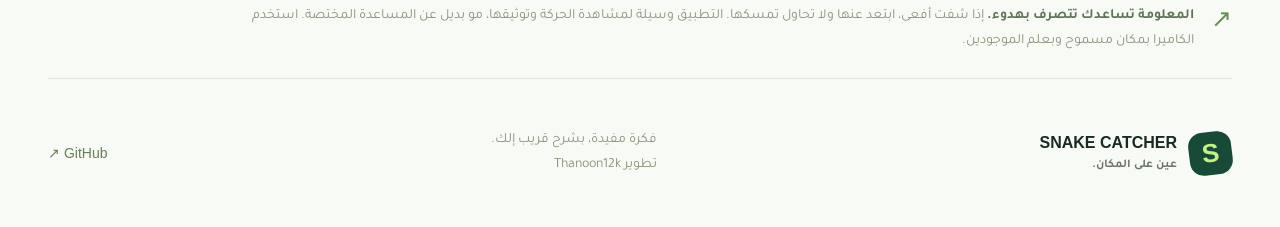
==== commit 7f96cb21: "Redesign Arabic site with Tajawal, light product layout and real Android preview download" ====
--- a/website/index.html
+++ b/website/index.html
@@ -1,15 +1,13 @@
 <!doctype html>
-<html lang="ar-IQ" dir="rtl"><head><meta charset="utf-8"><meta name="viewport" content="width=device-width,initial-scale=1"><meta name="theme-color" content="#101b15"><title>Snake Catcher — موبايلك القديم، عين على المكان</title><meta name="description" content="حوّل موبايل أندرويد القديم إلى كاميرا تراقب الحركة، تسجّل الفيديو وتنبّهك على تليگرام. تعرّف على Snake Catcher باللهجة العراقية."><meta property="og:title" content="عندك شك بحركة بالبيت؟ خلي موبايلك يراقب."><meta property="og:description" content="Snake Catcher يحوّل موبايلك القديم إلى كاميرا لكشف الحركة وتسجيلها. شرح عراقي بسيط وخطوات الإعداد."><link rel="icon" href="favicon.svg"><link rel="stylesheet" href="style.css"></head><body>
+<html lang="ar-IQ" dir="rtl"><head><meta charset="utf-8"><meta name="viewport" content="width=device-width,initial-scale=1"><meta name="theme-color" content="#174a37"><title>Snake Catcher — موبايلك القديم، عين على المكان</title><meta name="description" content="حوّل موبايل أندرويد القديم إلى كاميرا تراقب الحركة، تسجّل الفيديو وتنبّهك على تليگرام. تعرّف على Snake Catcher باللهجة العراقية."><meta property="og:title" content="عندك شك بحركة بالبيت؟ خلي موبايلك يراقب."><meta property="og:description" content="Snake Catcher يحوّل موبايلك القديم إلى كاميرا لكشف الحركة وتسجيلها. شرح عراقي بسيط وخطوات الإعداد."><link rel="icon" href="favicon.svg"><link rel="stylesheet" href="style.css"></head><body>
 <a class="skip" href="#main">انتقل للمحتوى</a>
-<header class="wrap"><a class="brand" href="#"><span class="brand-icon">S</span><span dir="ltr">SNAKE<span class="light"> CATCHER</span><small>عين على المكان.</small></span></a><nav aria-label="القائمة الرئيسية"><a href="#problem">ليش تحتاجه؟</a><a href="#how">شلون يشتغل؟</a><a href="#faq">أسئلتك</a></nav><a class="btn small" href="#download">احصل على التطبيق <span>↙</span></a></header>
-<main id="main"><section class="hero wrap"><div class="hero-copy"><div class="eyebrow"><span class="dot"></span> فكرة ذكية لموبايلك الأندرويد القديم</div><h1>حركة بالبيت؟<br>خلّيك تعرف <em>شنو صار.</em></h1><p class="intro">تسمع صوت بالليل؟ تشك بفار أو أفعى بمكان ما؟<br>خلّي موبايلك القديم يراقب الحركة، يسجّلها، وينبّهك على تليگرام.</p><div class="actions"><a class="btn" href="#download">حوّل موبايلك إلى عين على المكان <span>↙</span></a><a class="text-link" href="#demo">شوف الفكرة <span>◉</span></a></div><p class="hero-note">يكشف الحركة ويسجّلها • التنبيهات تحتاج إنترنت وتليگرام</p></div>
-<div class="scene" id="scene"><div class="orbit orbit-one"></div><div class="orbit orbit-two"></div><span class="scene-tag">THE UNKNOWN. MADE VISIBLE.</span><canvas id="snake" aria-label="مجسّم ثلاثي الأبعاد لأفعى خضراء" role="img"></canvas><div class="scene-fallback" hidden>🐍</div><div class="float-card alert"><span class="alert-icon">↗</span><div><small>تنبيه على تليگرام</small><strong>تم رصد حركة</strong><span>صورة أولى… والفيديو عند الطلب</span></div><i class="dot"></i></div><div class="float-card detected"><span class="target">⌖</span><div><strong>الحركة ما تمر بدون أثر.</strong><small>كشف + تسجيل + تنبيه</small></div></div><div class="scene-bottom"><span class="dot"></span> مجسّم توضيحي — التطبيق لا يتعرّف على نوع الحيوان <span class="drag">حرّك المؤشر ↔</span></div></div></section>
-<div class="benefit-strip"><div class="wrap"><span><b>01</b> استثمر موبايلك القديم</span><span><b>02</b> سجّل وقت الحركة</span><span><b>03</b> تابع التنبيه على تليگرام</span><span><b>04</b> شارك التنبيهات ويا أهلك</span></div></div>
-<section id="problem" class="section wrap"><div class="section-top"><div><div class="eyebrow">القلق يبدأ من شي ما شفته.</div><h2>مو كل صوت تعرف مصدره.<br><span>بس تگدر تعرف شنو تحرّك.</span></h2></div><p>بدل ما يبقى عندك سؤال «شنو صار هنا؟»، خلّي تسجيل الحركة يساعدك تشوف المكان بوضوح أكثر.</p></div><div class="problems"><article><span class="index">01 / بالبيت</span><h3>صوت… وبعده شك.</h3><p>تحس أكو حركة بغرفة أو بمخزن، بس من تروح ما تلكى شي.</p><div class="solution"><span>الحل بالتطبيق ↙</span>يثبّت عين على المكان ويسجّل مقطع من تبدأ الحركة.</div></article><article><span class="index">02 / وأنت بعيد</span><h3>ما تگدر تبقى تراقب.</h3><p>عندك شغل أو المكان مو يمّك، وتريد تعرف إذا تحرّك شي.</p><div class="solution"><span>الحل بالتطبيق ↙</span>صورة وتنبيه على تليگرام للمشتركين، إذا الاتصال متوفر.</div></article><article><span class="index">03 / بعد ما يصير</span><h3>تحتاج تشوف، مو تخمّن.</h3><p>مرّت الحركة وما لحگت عليها؟ تريد ترجع وتشوف التسجيل.</p><div class="solution"><span>الحل بالتطبيق ↙</span>المقطع محفوظ بالهاتف، وتطلبه من البوت وقت ما تحتاجه.</div></article></div></section>
-<section id="demo" class="demo-section"><div class="wrap demo-grid"><div><div class="eyebrow">جرّب الفكرة بنفسك</div><h2>حركة صغيرة.<br><em>فرق كبير بالمعلومة.</em></h2><p>اضغط الزر وشوف تسلسل الكشف والتسجيل والتنبيه. هذا عرض توضيحي، ما يستخدم كاميرتك وما يرسل رسائل حقيقية.</p><button class="btn" id="demo-button">حاكي حركة بالمكان <span>↗</span></button><p class="mini">واجهة عربية توضيحية؛ واجهة التطبيق الحالية بالإنكليزي.</p></div><div class="monitor"><div class="monitor-head"><span dir="ltr">SNAKE CATCHER / LIVE DEMO</span><span id="demo-state"><i class="dot"></i> بانتظار الحركة</span></div><div class="room"><div class="window"></div><div class="room-door"></div><div class="box box1"></div><div class="box box2"></div><div class="scan-line"></div><div class="motion-box" id="motion-box"><span>حركة مكتشفة</span><svg viewBox="0 0 140 60" aria-hidden="true"><path d="M10 40C20 5 50 55 75 30S120 0 130 28" fill="none" stroke="#b9cf87" stroke-width="10" stroke-linecap="round"/></svg></div><span class="room-caption">مشهد توضيحي / مخزن</span><span class="rec" id="rec" hidden>● REC</span></div><div class="demo-events" aria-live="polite"><div id="event1">01 <span>كشف الحركة</span><i>—</i></div><div id="event2">02 <span>تسجيل المقطع</span><i>—</i></div><div id="event3">03 <span>تنبيه وصورة على تليگرام</span><i>—</i></div></div></div></div></section>
-<section id="how" class="section wrap"><div class="section-top"><div><div class="eyebrow">من موبايل مهمل… إلى فكرة مفيدة</div><h2>ثبّته. اضبطه.<br><span>وخليه يراقب الحركة.</span></h2></div><p>ابدأ بهاتف أندرويد عنده كاميرا شغالة، ومكان ثابت وإضاءة تساعد الكاميرا تشوف.</p></div><div class="steps"><article><b>١</b><h3>وجّه الموبايل</h3><p>ثبّته باتجاه المكان اللي تشك بيه. جرّب زاوية الكاميرا وخلي الموبايل بمكان آمن.</p></article><article><b>٢</b><h3>اضبط الحساسية</h3><p>عدّل عتبة الحركة حسب المكان، وحدد طول المقطع من ٥ ثواني إلى ٥ دقايق.</p></article><article><b>٣</b><h3>اربط تليگرام</h3><p>سوّي بوت خاص بيك، وحدد رمز انضمام سري حتى يشترك أهلك بالتنبيهات.</p></article><article><b>٤</b><h3>شغّل المراقبة</h3><p>اضغط <bdi>Start guard</bdi> وخلي التطبيق مفتوح على الشاشة. جرّب حركة وتأكد أن التسجيل والتنبيه يشتغلون.</p></article></div><details class="setup"><summary>شرح ربط تليگرام، خطوة بخطوة <span>+</span></summary><ol><li>افتح <a href="https://t.me/BotFather" target="_blank" rel="noopener">@BotFather</a> على تليگرام، أرسل <code>/newbot</code> وخذ رمز البوت (Token).</li><li>داخل التطبيق افتح <bdi>Settings</bdi>، فعّل <bdi>Telegram alerts</bdi> والصق الرمز. احتفظ بيه سري.</li><li>اختار <bdi>Join code</bdi> سري وشاركه بس ويا الأشخاص اللي تريدهم يستلمون التنبيهات.</li><li>كل شخص يفتح بوتك ويرسل <code>/start YOUR_JOIN_CODE</code>، مع استبدال النص برمزك.</li><li>اضغط <bdi>Save &amp; send test</bdi>. من البوت تگدر ترسل <code>/status</code> للحالة، <code>/video</code> لآخر فيديو و<code>/list</code> لآخر ١٠ مقاطع.</li></ol></details></section>
+<header class="wrap"><a class="brand" href="#"><span class="brand-icon">S</span><span dir="ltr">SNAKE<span class="light"> CATCHER</span><small>عين على المكان.</small></span></a><button class="menu-toggle" id="menu-toggle" aria-label="فتح القائمة" aria-controls="site-nav" aria-expanded="false">☰</button><nav id="site-nav" aria-label="القائمة الرئيسية"><a href="#problem">ليش تحتاجه؟</a><a href="#how">شلون يشتغل؟</a><a href="#faq">أسئلتك</a></nav><a class="btn small" href="#download">نسخة جهازك <span>↙</span></a></header>
+<main id="main"><section class="hero wrap"><div class="hero-copy"><div class="eyebrow"><span class="dot"></span> موبايل قديم. فكرة جديدة.</div><h1>خلّي موبايلك <em>عين على المكان.</em></h1><p class="intro">شاك بحركة غريبة بالبيت؟ حوّل موبايلك الأندرويد القديم إلى كاميرا<br class="desktop-break"> تكشف الحركة، تسجّلها وتنبّهك على تليگرام.</p><div class="actions"><a class="btn" href="#download">شوف نسخة جهازك <span>↙</span></a><a class="btn secondary" href="#demo">جرّب الفكرة <span>▷</span></a></div></div><div class="scene" id="scene"><span class="scene-word" aria-hidden="true">CATCH THE MOMENT.</span><div class="scene-orb"></div><canvas id="snake" aria-label="مجسّم ثلاثي الأبعاد لأفعى خضراء" role="img"></canvas><div class="scene-fallback" hidden>🐍</div><div class="phone"><div class="phone-top"><span dir="ltr">9:41</span><span>● ● ●</span></div><div class="phone-brand" dir="ltr">Snake Catcher <span>⚙</span></div><div class="phone-camera"><span dir="ltr">● GUARDING</span><svg viewBox="0 0 220 210" aria-hidden="true"><defs><linearGradient id="wall" x2="0" y2="1"><stop stop-color="#334731"/><stop offset="1" stop-color="#718466"/></linearGradient></defs><path d="M0 0H220V210H0Z" fill="url(#wall)"/><path d="M0 148H220V210H0Z" fill="#394a32"/><path d="M150 25H194V118H150Z" fill="#293527" stroke="#82936b" stroke-width="4"/><path d="M25 85H85V157H25Z" fill="#8b8561"/><path d="M85 85L101 96V157H85Z" fill="#625f45"/><path d="M116 170C125 152 141 183 163 170S187 163 197 174" fill="none" stroke="#b6c887" stroke-width="6" stroke-linecap="round"/><rect x="105" y="145" width="104" height="44" rx="3" fill="none" stroke="#e1ffa5" stroke-width="1"/></svg></div><div class="phone-status"><span>Watching for motion…</span><b>0.50%</b></div><div class="phone-meter"></div><div class="phone-controls"><span>Clip length</span><b>1 min</b></div><div class="phone-start">Start guard <span>◉</span></div><p>تصوّر توضيحي لواجهة التطبيق</p></div><div class="float-card alert"><span class="alert-icon">↗</span><div><small>تليگرام / تنبيه توضيحي</small><strong>أكو حركة بالمكان.</strong><span>صورة أولى، والفيديو من تطلبه.</span></div><i class="dot"></i></div><div class="float-card detected"><span class="target">⌖</span><div><strong>شوف شنو صار.</strong><small>كشف الحركة + تسجيل + تنبيه</small></div></div><div class="scene-bottom"><span>مجسّم توضيحي؛ التطبيق يكشف الحركة وما يحدد نوع الحيوان.</span><span class="drag">حرّك المؤشر وشوف المجسّم ↔</span></div></div></section><div class="benefit-strip"><div class="wrap"><span><b>01</b> استثمر موبايلك القديم</span><span><b>02</b> سجّل وقت الحركة</span><span><b>03</b> تابع التنبيه على تليگرام</span><span><b>04</b> شارك التنبيهات ويا أهلك</span></div></div>
+<section id="problem" class="section wrap"><div class="section-top"><div><div class="eyebrow">تعرف هذا الإحساس؟</div><h2>شك صغير.<br><span>وسؤال يبقى ببالك.</span></h2></div><p>التسجيل يساعدك ترجع للحظة الحركة وتشوفها، بدل ما تبقى تخمّن.</p></div><div class="problems"><article><span class="index">01 / بالبيت</span><h3>صوت… وبعده شك.</h3><p>تحس أكو حركة بغرفة أو بمخزن، بس من تروح ما تلكى شي.</p><div class="solution"><span>الحل بالتطبيق ↙</span>يثبّت عين على المكان ويسجّل مقطع من تبدأ الحركة.</div></article><article><span class="index">02 / وأنت بعيد</span><h3>ما تگدر تبقى تراقب.</h3><p>عندك شغل أو المكان مو يمّك، وتريد تعرف إذا تحرّك شي.</p><div class="solution"><span>الحل بالتطبيق ↙</span>صورة وتنبيه على تليگرام للمشتركين، إذا الاتصال متوفر.</div></article><article><span class="index">03 / بعد ما يصير</span><h3>تحتاج تشوف، مو تخمّن.</h3><p>مرّت الحركة وما لحگت عليها؟ تريد ترجع وتشوف التسجيل.</p><div class="solution"><span>الحل بالتطبيق ↙</span>المقطع محفوظ بالهاتف، وتطلبه من البوت وقت ما تحتاجه.</div></article></div></section>
+<section id="demo" class="demo-section"><div class="wrap demo-grid"><div><div class="eyebrow">جرّب الفكرة بنفسك</div><h2>من تتحرّك الصورة،<br><em>تبدي القصة.</em></h2><p>اضغط الزر وشوف تسلسل الكشف والتسجيل والتنبيه. هذا عرض توضيحي، ما يستخدم كاميرتك وما يرسل رسائل حقيقية.</p><button class="btn" id="demo-button">حاكي حركة بالمكان <span>↗</span></button><p class="mini">واجهة عربية توضيحية؛ واجهة التطبيق الحالية بالإنكليزي.</p></div><div class="monitor"><div class="monitor-head"><span dir="ltr">SNAKE CATCHER / LIVE DEMO</span><span id="demo-state"><i class="dot"></i> بانتظار الحركة</span></div><div class="room"><div class="window"></div><div class="room-door"></div><div class="box box1"></div><div class="box box2"></div><div class="scan-line"></div><div class="motion-box" id="motion-box"><span>حركة مكتشفة</span><svg viewBox="0 0 140 60" aria-hidden="true"><path d="M10 40C20 5 50 55 75 30S120 0 130 28" fill="none" stroke="#b9cf87" stroke-width="10" stroke-linecap="round"/></svg></div><span class="room-caption">مشهد توضيحي / مخزن</span><span class="rec" id="rec" hidden>● REC</span></div><div class="demo-events" aria-live="polite"><div id="event1">01 <span>كشف الحركة</span><i>—</i></div><div id="event2">02 <span>تسجيل المقطع</span><i>—</i></div><div id="event3">03 <span>تنبيه وصورة على تليگرام</span><i>—</i></div></div></div></div></section>
+<section id="how" class="section wrap"><div class="section-top"><div><div class="eyebrow">من موبايل مهمل… إلى فكرة مفيدة</div><h2>شغّله بأربع خطوات.<br><span>وخلي الصورة أوضح.</span></h2></div><p>ابدأ بهاتف أندرويد عنده كاميرا شغالة، ومكان ثابت وإضاءة تساعد الكاميرا تشوف.</p></div><div class="steps"><article><b>١</b><h3>وجّه الموبايل</h3><p>ثبّته باتجاه المكان اللي تشك بيه. جرّب زاوية الكاميرا وخلي الموبايل بمكان آمن.</p></article><article><b>٢</b><h3>اضبط الحساسية</h3><p>عدّل عتبة الحركة حسب المكان، وحدد طول المقطع من ٥ ثواني إلى ٥ دقايق.</p></article><article><b>٣</b><h3>اربط تليگرام</h3><p>سوّي بوت خاص بيك، وحدد رمز انضمام سري حتى يشترك أهلك بالتنبيهات.</p></article><article><b>٤</b><h3>شغّل المراقبة</h3><p>اضغط <bdi>Start guard</bdi> وخلي التطبيق مفتوح على الشاشة. جرّب حركة وتأكد أن التسجيل والتنبيه يشتغلون.</p></article></div><details class="setup"><summary>شرح ربط تليگرام، خطوة بخطوة <span>+</span></summary><ol><li>افتح <a href="https://t.me/BotFather" target="_blank" rel="noopener">@BotFather</a> على تليگرام، أرسل <code>/newbot</code> وخذ رمز البوت (Token).</li><li>داخل التطبيق افتح <bdi>Settings</bdi>، فعّل <bdi>Telegram alerts</bdi> والصق الرمز. احتفظ بيه سري.</li><li>اختار <bdi>Join code</bdi> سري وشاركه بس ويا الأشخاص اللي تريدهم يستلمون التنبيهات.</li><li>كل شخص يفتح بوتك ويرسل <code>/start YOUR_JOIN_CODE</code>، مع استبدال النص برمزك.</li><li>اضغط <bdi>Save &amp; send test</bdi>. من البوت تگدر ترسل <code>/status</code> للحالة، <code>/video</code> لآخر فيديو و<code>/list</code> لآخر ١٠ مقاطع.</li></ol></details></section>
 <section class="feature-section wrap"><div class="feature-heading"><div class="eyebrow">التفاصيل اللي تفيدك</div><h2>شوف أول لحظة.<br>وارجع لباقي القصة.</h2></div><div class="feature-list"><article><span>↗</span><div><h3>صورة أولى بالتنبيه</h3><p>البوت يرسل أول صورة للحركة للمشتركين. الفيديو ما ينرسل تلقائياً؛ تطلبه أنت.</p></div></article><article><span>◉</span><div><h3>تسجيل يتابع الحركة</h3><p>على الأجهزة الداعمة، الحركة المستمرة تمدّد المقطع لحد ٥ دقايق. بعض الموبايلات القديمة تسجّل المدة المحددة فقط.</p></div></article><article><span>▤</span><div><h3>مقاطع ترجع إلها</h3><p>نسخة داخل التطبيق وحفظ بمعرض الهاتف في ألبوم <bdi>Snake Catcher</bdi> إذا صلاحية الحفظ متاحة.</p></div></article></div></section>
-<section id="download" class="download wrap"><div class="eyebrow">موبايلك القديم بعده عنده دور.</div><h2>خلّي الشك يصير<br><em>شي تگدر تشوفه.</em></h2><p>تعرّف على التطبيق، وشارك الفكرة ويا شخص ممكن يستفاد منها.</p><div class="platforms"><article><div class="platform-title"><span>↗</span><h3>أندرويد <small>Android</small></h3></div><img src="qr-android.svg" width="150" height="150" alt="باركود صفحة توفر نسخة أندرويد"><p>امسح الباركود لمتابعة نسخة الأندرويد.</p><a class="btn" href="android.html">صفحة الأندرويد ↗</a><span class="platform-status">ملف APK غير منشور حالياً</span></article><article><div class="platform-title"><span>◉</span><h3>آيفون <small>iPhone</small></h3></div><img src="qr-ios.svg" width="150" height="150" alt="باركود صفحة توفر نسخة آيفون"><p>امسح الباركود لمتابعة نسخة الآيفون.</p><a class="btn secondary" href="ios.html">صفحة الآيفون ↗</a><span class="platform-status">نسخة iOS غير متوفرة حالياً</span></article></div><div class="availability"><span class="dot"></span><p>الباركودات تفتح صفحات توفر النسخ. روابط التثبيت تضاف بعد نشر APK للأندرويد ونسخة موقّعة للآيفون على TestFlight أو App Store.</p></div><button class="btn secondary" id="share-button">شارك الفكرة <span>↗</span></button><br><br><a class="text-link" href="https://github.com/Thanoon12k/real-snakes-catcher" target="_blank" rel="noopener">اطّلع على المشروع وطريقة بناء التطبيق <span>↖</span></a></section>
+<section id="download" class="download wrap"><div class="eyebrow">موبايلك القديم بعده عنده دور.</div><h2>موبايلك جاهز لدور جديد؟<br><em>ابدأ من هنا.</em></h2><p>تعرّف على التطبيق، وشارك الفكرة ويا شخص ممكن يستفاد منها.</p><div class="platforms"><article><div class="platform-title"><span>↗</span><h3>أندرويد <small>Android</small></h3></div><img src="qr-android.svg" width="150" height="150" alt="باركود صفحة توفر نسخة أندرويد"><p>امسح الباركود وحمّل نسخة الأندرويد التجريبية.</p><a class="btn" href="android.html">تحميل أندرويد ↗</a><span class="platform-status">APK تجريبي متاح • توقيع اختبار</span></article><article><div class="platform-title"><span>◉</span><h3>آيفون <small>iPhone</small></h3></div><img src="qr-ios.svg" width="150" height="150" alt="باركود صفحة توفر نسخة آيفون"><p>امسح الباركود لمتابعة نسخة الآيفون.</p><a class="btn secondary" href="ios.html">صفحة الآيفون ↗</a><span class="platform-status">نسخة iOS غير متوفرة حالياً</span></article></div><div class="availability"><span class="dot"></span><p>باركود الأندرويد يفتح صفحة تحميل APK تجريبي. بناء الآيفون نجح، لكنه يحتاج توقيع Apple واختبار ونشر قبل إتاحة التحميل.</p></div><button class="btn secondary" id="share-button">شارك الفكرة <span>↗</span></button><br><br><a class="text-link" href="https://github.com/Thanoon12k/real-snakes-catcher" target="_blank" rel="noopener">اطّلع على المشروع وطريقة بناء التطبيق <span>↖</span></a></section>
 <section id="faq" class="section wrap faq"><div><div class="eyebrow">حتى تكون الصورة واضحة</div><h2>أسئلة ببالك؟</h2><p>تعرف شنو يسوي التطبيق قبل ما تعتمد عليه.</p></div><div class="questions"><details><summary>هو يتعرّف على الأفعى أو يصيدها؟ <span>+</span></summary><p>لا. الاسم Snake Catcher، لكن التطبيق يكشف تغيّر الصورة بسبب الحركة ويسجّلها. ما يحدد إذا اللي تحرّك أفعى أو فار أو شخص، وما يمسك الحيوانات ولا يضمن الحماية.</p></details><details><summary>يشتغل إذا الكهربا مطفية والظلام كامل؟ <span>+</span></summary><p>الكاميرا تحتاج إضاءة حتى تشوف. وضع Night يعدّل حساسية تغيّر الإضاءة، لكنه ما يحوّل الموبايل إلى كاميرا أشعة تحت الحمراء. الأداء يعتمد على كاميرا الهاتف وظروف المكان.</p></details><details><summary>لازم أخلي التطبيق مفتوح؟ <span>+</span></summary><p>إي، خلي التطبيق ظاهر على الشاشة أثناء المراقبة. التطبيق يبقي الشاشة شغالة تلقائياً عند تشغيل المراقبة. تأكد من البطارية والمساحة وجرّب الجهاز قبل الاستخدام الطويل.</p></details><details><summary>أحتاج إنترنت؟ <span>+</span></summary><p>كشف الحركة والتسجيل يصيران على الهاتف. إرسال تنبيهات وصور وفيديوهات تليگرام يحتاج اتصال إنترنت وإعداد البوت.</p></details><details><summary>أهلي يگدرون يستلمون التنبيهات وياي؟ <span>+</span></summary><p>إي. كل شخص يشترك ببوتك باستخدام رمز الانضمام السري. التنبيه والصورة يوصلون للمشتركين، والفيديو يوصل فقط للشخص اللي يطلبه. تگدر تحذف المشتركين من الإعدادات.</p></details><details><summary>ليش الفيديو الطويل ممكن ما ينرسل؟ <span>+</span></summary><p>وفق توثيق المشروع، البوت ما يرفع ملفات أكبر من ٥٠ ميگابايت. بعض المقاطع الطويلة ممكن تتجاوز الحد؛ يبقى المقطع محفوظ بالهاتف حتى إذا تعذر إرساله.</p></details></div></section>
 <aside class="honest-note wrap"><span>↗</span><p><strong>المعلومة تساعدك تتصرف بهدوء.</strong> إذا شفت أفعى، ابتعد عنها ولا تحاول تمسكها. التطبيق وسيلة لمشاهدة الحركة وتوثيقها، مو بديل عن المساعدة المختصة. استخدم الكاميرا بمكان مسموح وبعلم الموجودين.</p></aside></main>
 <footer class="wrap"><a class="brand" href="#"><span class="brand-icon">S</span><span dir="ltr">SNAKE CATCHER<small>عين على المكان.</small></span></a><p>فكرة مفيدة، بشرح قريب إلك. <span>تطوير Thanoon12k</span></p><a href="https://github.com/Thanoon12k/real-snakes-catcher" target="_blank" rel="noopener">GitHub ↗</a></footer><div id="toast" role="status"></div><script src="snake.js"></script><script src="app.js"></script></body></html>
--- a/website/style.css
+++ b/website/style.css
@@ -1,2 +1 @@
-:root{--bg:#101b15;--panel:#17241c;--green:#cfdf8d;--orange:#eea36d;--text:#f1f0df;--muted:#a7b1a5;--line:#ffffff1a}*{box-sizing:border-box}html{scroll-behavior:smooth;scroll-padding-top:25px}body{margin:0;background:var(--bg);color:var(--text);font-family:Tahoma,Arial,sans-serif;line-height:1.8}a{color:inherit;text-decoration:none}button{font:inherit;cursor:pointer}a:focus-visible,button:focus-visible,summary:focus-visible{outline:2px solid var(--orange);outline-offset:5px}button,a{-webkit-tap-highlight-color:transparent}.wrap{max-width:1240px;width:calc(100% - 96px);margin:auto}header{height:110px;display:flex;align-items:center;justify-content:space-between;border-bottom:1px solid var(--line);gap:24px}.brand{display:flex;align-items:center;gap:12px;font-family:Arial,sans-serif;font-size:15px;letter-spacing:1.1px;font-weight:800;line-height:1.3}.brand small{display:block;font-family:Tahoma,Arial;font-weight:400;font-size:11px;letter-spacing:0;direction:rtl;color:var(--muted);margin-top:7px;text-align:left}.brand-icon{font-size:27px;border:1px solid #b5c883;border-radius:13px;width:43px;height:43px;display:grid;place-items:center;color:var(--green);transform:rotate(-9deg)}.light{font-weight:400}nav{display:flex;gap:34px;font-size:13px;color:#c5cbbf}nav a:hover,.text-link:hover{color:var(--orange)}.btn{display:inline-flex;align-items:center;justify-content:center;gap:28px;padding:15px 24px;background:var(--green);color:#172015;font-weight:700;font-size:14px;border:1px solid transparent;border-radius:7px;transition:transform .2s,background .2s;line-height:1.7}.btn:hover{transform:translateY(-3px);background:#e2efb4}.btn span{font:25px Arial}.small{font-size:12px;padding:11px 19px;gap:22px}.hero{display:grid;grid-template-columns:1fr 1.1fr;align-items:center;min-height:650px;gap:20px;padding-top:30px;padding-bottom:45px}.eyebrow{font-size:12px;letter-spacing:.2px;color:var(--green);display:flex;align-items:center;gap:10px;margin-bottom:18px}.dot{width:7px;height:7px;background:#c4d98a;display:inline-block;border-radius:50%;box-shadow:0 0 12px #b8d77866;flex-shrink:0}h1{font-size:clamp(38px,4.5vw,65px);line-height:1.45;letter-spacing:-2px;margin:0 0 23px;font-weight:800}em{font-style:normal;color:var(--green)}h1 em{position:relative;white-space:nowrap}h1 em:after{content:'';position:absolute;right:0;bottom:-10px;left:0;height:10px;border-top:2px solid #91a263;border-radius:50%;transform:rotate(-3deg)}.intro{font-size:16px;color:var(--muted);line-height:2;margin:30px 0}.actions{display:flex;align-items:center;gap:23px;flex-wrap:wrap}.text-link{font-size:13px;display:inline-flex;gap:15px;align-items:center}.hero-note,.mini{font-size:10px;color:#839080;margin-top:20px}.scene{height:540px;position:relative;background:radial-gradient(ellipse at 50% 55%,#64763835,transparent 65%);min-width:0;direction:ltr}canvas{width:100%;height:100%;display:block;position:relative;z-index:2}.scene-tag{position:absolute;top:28px;left:25px;font:9px monospace;letter-spacing:3px;color:#6f806d}.orbit{position:absolute;border:1px solid #82935a21;border-radius:50%;width:85%;height:85%;top:7%;left:7%;transform:rotateX(25deg)}.orbit-two{width:69%;height:69%;left:15%;top:15%;border-style:dashed}.float-card{position:absolute;z-index:3;direction:rtl;background:#223126e8;border:1px solid #57694766;backdrop-filter:blur(14px);border-radius:12px;padding:15px 18px;box-shadow:0 20px 60px #0003;display:flex;align-items:center;gap:14px;transform:rotate(-5deg)}.alert{top:85px;left:-6px}.float-card strong{font-size:13px;display:block}.float-card small{font-size:9px;color:#abb89f;display:block}.float-card span:not(.dot,.alert-icon,.target){font-size:9px;color:#bfc6b5}.alert-icon{background:#91aac826;color:#adc9de;border-radius:9px;width:35px;height:35px;display:grid;place-items:center;font:25px Arial}.detected{bottom:94px;right:8px;transform:rotate(4deg)}.target{font-size:30px;color:var(--green)}.scene-bottom{position:absolute;bottom:5px;left:10px;right:10px;display:flex;align-items:center;gap:9px;direction:rtl;color:#7e8d76;font-size:9px}.drag{margin-right:auto;white-space:nowrap}.scene-fallback{position:absolute;inset:0;font-size:180px;text-align:center;padding-top:100px}.benefit-strip{border-block:1px solid var(--line);background:#152219}.benefit-strip .wrap{display:flex;justify-content:space-between;gap:20px;padding-block:22px;color:#c4cdba;font-size:12px}.benefit-strip b{font:10px monospace;color:#80956b;margin-left:12px}.section{padding-top:95px;padding-bottom:90px}.section-top{display:flex;justify-content:space-between;align-items:end;gap:60px;margin-bottom:44px}h2{font-size:clamp(28px,3vw,43px);line-height:1.55;letter-spacing:-1px;margin:0}h2 span{color:#9eac8b}.section-top>p{max-width:360px;color:var(--muted);font-size:14px;margin:0 0 8px}.problems{display:grid;grid-template-columns:repeat(3,1fr);gap:22px}.problems article{border:1px solid var(--line);border-radius:12px;background:linear-gradient(140deg,#22302555,transparent);padding:30px}.index{font-size:10px;color:#829278}.problems h3{font-size:20px;margin:23px 0 9px}.problems p,.steps p,.feature-list p{font-size:13px;color:var(--muted);margin:0;line-height:2}.solution{border-top:1px solid var(--line);margin-top:25px;padding-top:19px;color:#d0d9bf;font-size:12px}.solution span{display:block;font-size:10px;color:var(--orange);margin-bottom:8px}.demo-section{background:#1c2a20;padding:70px 0;border-block:1px solid var(--line)}.demo-grid{display:grid;grid-template-columns:.8fr 1fr;gap:90px;align-items:center}.demo-grid h2{margin-bottom:20px}.demo-grid p{font-size:14px;color:var(--muted)}.demo-grid .btn{margin-top:15px}.demo-grid .mini{font-size:10px}.monitor{background:#101a14;border:1px solid #6a7b5655;border-radius:14px;overflow:hidden;box-shadow:0 30px 80px #0002}.monitor-head{padding:16px 19px;display:flex;align-items:center;justify-content:space-between;font:9px monospace;color:#b9c8a5}.monitor-head>span:last-child{font:10px Tahoma;display:flex;gap:6px;align-items:center}.room{height:260px;position:relative;overflow:hidden;background:linear-gradient(0deg,#34402a 0%,#253021 35%,#4c5940 35.5%,#313d2c 36%,#354331 100%);perspective:500px}.room:after{content:'';position:absolute;inset:0;background:repeating-linear-gradient(0deg,transparent,transparent 3px,#00000008 4px);pointer-events:none}.window{position:absolute;width:78px;height:82px;top:23px;right:21%;border:8px solid #788461;background:linear-gradient(135deg,#728464,#495a43);box-shadow:0 0 30px #97a66a33}.window:after{content:'';position:absolute;width:5px;height:100%;left:50%;background:#788461}.room-door{position:absolute;top:14px;left:12%;height:158px;width:74px;background:#18231a;border:5px solid #617152}.room-door:after{content:'';position:absolute;top:80px;right:7px;width:4px;height:4px;background:#d1c898}.box{position:absolute;background:#7e7453;border-right:20px solid #5e593d;border-top:13px solid #988e66;box-shadow:20px 15px 20px #0003}.box1{width:99px;height:65px;right:50px;bottom:30px;transform:skewY(-3deg)}.box2{width:61px;height:47px;right:78px;bottom:94px;transform:skewY(-3deg)}.room-caption{position:absolute;bottom:15px;right:18px;font-size:9px;color:#d2d9c0}.scan-line{height:1px;position:absolute;top:50%;left:0;right:0;background:#bed68c44;box-shadow:0 0 30px #c5db97;animation:scan 7s linear infinite}.motion-box{position:absolute;bottom:28px;left:21%;height:74px;width:125px;border:1px solid #d8ef8a;opacity:0;transition:opacity .3s}.motion-box span{position:absolute;top:-19px;font-size:8px;background:var(--green);color:#111c12;padding:0 6px}.motion-box svg{width:100%;height:100%}.motion-box.active{opacity:1}.rec{position:absolute;top:15px;right:15px;font:11px monospace;color:#ffaf85}.demo-events{padding:20px;display:grid;gap:12px}.demo-events div{font:10px monospace;color:#677663;display:flex;gap:12px}.demo-events span{font:12px Tahoma;color:#a7b499}.demo-events i{font-style:normal;margin-right:auto}.demo-events .done,.demo-events .done span{color:var(--green)}.steps{display:grid;grid-template-columns:repeat(4,1fr);gap:30px}.steps article{border-top:1px solid #71845655;padding-top:24px}.steps article>b{color:var(--orange);font-size:25px}.steps h3{font-size:17px;margin:13px 0}.setup{margin-top:36px;background:#1c2a20;border:1px solid var(--line);border-radius:8px}summary{cursor:pointer;list-style:none;display:flex;justify-content:space-between;gap:20px;align-items:center}summary::-webkit-details-marker{display:none}summary span{font:24px Arial;color:var(--green)}details[open]>summary span{transform:rotate(45deg)}.setup summary{padding:20px 25px;font-size:14px}.setup ol{padding:0 48px 25px 30px;margin:0;font-size:13px;color:var(--muted)}.setup li{margin-bottom:12px}code{direction:ltr;display:inline-block;background:#0003;padding:2px 6px;border-radius:4px;color:var(--green)}.setup a{color:var(--green)}.feature-section{display:grid;grid-template-columns:1fr 1fr;gap:70px;border-top:1px solid var(--line);padding-block:65px 90px}.feature-list{display:grid;gap:26px}.feature-list article{display:flex;gap:20px}.feature-list article>span{color:var(--green);font:25px Arial;width:30px;padding-top:5px}.feature-list h3{font-size:16px;margin:0 0 6px}.download{border:1px solid #8c9f6666;border-radius:18px;background:radial-gradient(ellipse at 12% 80%,#617b3244,transparent 55%),#202e21;padding:58px 65px;position:relative;overflow:hidden}.download:after{content:'S';position:absolute;left:65px;top:-70px;font:500px Georgia;color:#d7e69606;transform:rotate(-25deg);pointer-events:none}.download .eyebrow{color:var(--orange)}.download h2{font-size:45px}.download>p{color:#b0bea1;font-size:14px;margin:18px 0 25px}.secondary{background:transparent;border-color:#71825d;color:var(--text)}.secondary:hover{background:#34452b}.availability{display:flex;align-items:baseline;gap:10px;margin:24px 0 16px;max-width:630px}.availability .dot{background:var(--orange)}.availability p{font-size:11px;color:#aeb99f;margin:0}.availability strong{color:#efc6a4}.download .text-link{font-size:11px;color:#c6d8a6}.faq{display:grid;grid-template-columns:.7fr 1fr;gap:80px}.faq>div>p{color:var(--muted);font-size:13px}.questions details{border-bottom:1px solid var(--line)}.questions summary{padding:20px 0;font-size:14px}.questions p{font-size:13px;color:var(--muted);padding:0 0 15px;margin:0;line-height:2}.honest-note{display:flex;gap:17px;border-top:1px solid var(--line);padding-block:24px;color:#8e9b82}.honest-note>span{color:var(--orange);font:25px Arial}.honest-note p{margin:0;font-size:11px;max-width:950px}.honest-note strong{color:#b9c5aa}footer{padding-block:35px;display:flex;align-items:center;justify-content:space-between;gap:25px;border-top:1px solid var(--line)}footer p{font-size:10px;color:#7e8b74}footer p span{display:block}footer>a:last-child{font:12px Arial;color:#b9c7a6}#toast{position:fixed;bottom:30px;left:50%;transform:translateX(-50%);z-index:10;background:var(--green);color:#1b2717;padding:12px 24px;border-radius:8px;font-size:13px;opacity:0;pointer-events:none;transition:opacity .3s;max-width:90%;text-align:center}#toast.show{opacity:1}.skip{position:fixed;top:-100px;right:10px;z-index:20;background:var(--green);color:#111;padding:10px}.skip:focus{top:10px}@keyframes scan{0%{top:0}100%{top:100%}}@media(max-width:1000px){.wrap{width:calc(100% - 48px)}nav{gap:18px}.hero{min-height:580px}.scene{height:470px}.actions{gap:16px}.hero .btn{font-size:12px;padding:14px 16px;gap:12px}.scene-bottom .drag{display:none}.demo-grid{gap:45px}.problems article{padding:24px}.steps{gap:22px}.faq{gap:45px}}@media(max-width:720px){.wrap{width:calc(100% - 36px)}header{height:84px;gap:10px}nav{display:none}.brand{font-size:12px;gap:8px}.brand-icon{width:35px;height:35px;font-size:23px}.small{padding:9px 12px;font-size:10px;gap:8px}.hero{grid-template-columns:1fr;gap:0;padding-top:45px;padding-bottom:25px}.hero-copy{text-align:center}.hero .eyebrow{justify-content:center}h1{font-size:42px;letter-spacing:-1px}.intro{font-size:14px}.actions{justify-content:center}.scene{height:420px;max-width:500px;width:100%;margin:auto}.alert{left:0;top:55px;padding:12px}.detected{right:0;bottom:67px;padding:12px}.scene-tag{font-size:8px}.scene-bottom{font-size:8px;justify-content:center}.hero-note{font-size:9px}.benefit-strip .wrap{display:grid;grid-template-columns:1fr 1fr;gap:13px;font-size:10px;padding-block:18px}.section{padding-block:60px}.section-top{display:block;margin-bottom:30px}.section-top>p{margin-top:20px;max-width:100%;font-size:13px}h2{font-size:30px}.problems{grid-template-columns:1fr;gap:15px}.problems article{padding:25px}.problems h3{margin-top:14px}.solution{margin-top:18px}.demo-section{padding:50px 0}.demo-grid{grid-template-columns:1fr;gap:30px}.demo-grid .actions{justify-content:flex-start}.steps{grid-template-columns:1fr 1fr;gap:28px 20px}.steps p{font-size:12px}.setup summary{padding:18px;font-size:12px}.setup ol{font-size:12px;padding-right:35px}.feature-section{grid-template-columns:1fr;gap:30px;padding-block:50px}.download{padding:35px 25px}.download h2{font-size:35px}.download .actions{justify-content:flex-start;gap:12px}.download .btn{font-size:12px;padding:12px 16px;gap:14px}.download:after{left:-20px;font-size:400px}.faq{grid-template-columns:1fr;gap:25px}.questions summary{font-size:13px}footer{flex-wrap:wrap}footer p{display:none}.honest-note{padding-block:22px}.honest-note p{font-size:10px}}@media(prefers-reduced-motion:reduce){html{scroll-behavior:auto}*,*:before,*:after{animation:none!important;transition:none!important}}
-.platforms{display:grid;grid-template-columns:1fr 1fr;gap:24px;max-width:740px;position:relative;z-index:1;margin-top:28px}.platforms article{padding:25px;border:1px solid #71825d77;border-radius:12px;background:#172219aa}.platform-title{display:flex;gap:12px;align-items:center;margin-bottom:20px}.platform-title>span{color:var(--green);font:28px Arial}.platform-title h3{margin:0;font-size:18px}.platform-title small{font:11px Arial;color:#99a68c;margin-right:10px}.platforms img{background:white;border:8px solid white;border-radius:10px;display:block;max-width:100%;height:auto}.platforms p{font-size:12px;color:var(--muted);margin:18px 0}.platforms .btn{font-size:12px;padding:10px 16px}.platform-status{display:block;font-size:10px;color:var(--orange);margin-top:13px}@media(max-width:540px){.platforms{grid-template-columns:1fr}.platforms article{display:grid;grid-template-columns:1fr 110px;gap:0 16px;align-items:center}.platform-title{grid-column:1;margin-bottom:5px}.platforms img{grid-column:2;grid-row:1 / 4;width:110px}.platforms p{grid-column:1;font-size:10px;margin:5px 0 12px}.platforms .btn{grid-column:1;font-size:11px}.platform-status{grid-column:1 / 3}}
+@font-face{font-family:Tajawal;src:url('fonts/Tajawal-Regular.ttf') format('truetype');font-weight:400;font-display:swap}@font-face{font-family:Tajawal;src:url('fonts/Tajawal-Bold.ttf') format('truetype');font-weight:700;font-display:swap}@font-face{font-family:Tajawal;src:url('fonts/Tajawal-ExtraBold.ttf') format('truetype');font-weight:800;font-display:swap}:root{--bg:#f8faf5;--panel:#fff;--green:#174a37;--lime:#c6f17e;--orange:#df7e4b;--text:#172b22;--muted:#6a766d;--line:#dfe6da}*{box-sizing:border-box}html{scroll-behavior:smooth;scroll-padding-top:30px}body{margin:0;background:var(--bg);color:var(--text);font-family:Tajawal,Tahoma,Arial,sans-serif;font-size:17px;line-height:1.8}a{color:inherit;text-decoration:none}button{font:inherit;cursor:pointer}button,a{-webkit-tap-highlight-color:transparent}a:focus-visible,button:focus-visible,summary:focus-visible{outline:3px solid #559e34;outline-offset:5px}.wrap{max-width:1200px;width:calc(100% - 96px);margin-inline:auto}header{height:94px;display:flex;align-items:center;justify-content:space-between;gap:24px;border-bottom:1px solid var(--line)}.brand{display:flex;align-items:center;gap:12px;font-family:Arial,sans-serif;font-size:16px;font-weight:800;line-height:1.25}.brand small{display:block;font-family:Tajawal;font-weight:700;font-size:12px;direction:rtl;color:var(--muted);margin-top:5px;text-align:start}.brand-icon{font:800 26px Arial;background:var(--green);border-radius:14px;width:43px;height:43px;display:grid;place-items:center;color:var(--lime);transform:rotate(-7deg)}.light{font-weight:400}nav{display:flex;gap:30px;font-size:15px;font-weight:700;color:#647264}nav a:hover,.text-link:hover{color:#23814b}.menu-toggle{display:none}.btn{display:inline-flex;align-items:center;justify-content:center;gap:25px;min-height:50px;padding:12px 25px;background:var(--green);color:white;font-weight:700;font-size:16px;border:1px solid transparent;border-radius:14px;transition:transform .2s,box-shadow .2s;line-height:1.6}.btn:hover{transform:translateY(-3px);box-shadow:0 8px 25px #174a3722}.btn span{font:24px Arial}.small{font-size:14px;padding:9px 19px;gap:16px;min-height:44px}.secondary{background:white;border:1px solid #cbd8c6;color:var(--green)}.hero{padding-top:44px;padding-bottom:30px}.hero-copy{text-align:center}.eyebrow{font-size:14px;color:var(--green);font-weight:700;display:flex;align-items:center;gap:9px;margin-bottom:13px}.hero .eyebrow{justify-content:center}.dot{width:7px;height:7px;display:inline-block;background:#66ac49;border-radius:50%;flex-shrink:0}h1{font-size:clamp(40px,4.5vw,66px);line-height:1.5;margin:0;font-weight:800}em{font-style:normal;color:#397c48}h1 em{white-space:nowrap}.intro{font-size:18px;color:var(--muted);line-height:1.85;margin:14px 0 22px}.actions{display:flex;align-items:center;gap:14px;flex-wrap:wrap}.hero .actions{justify-content:center}.text-link{font-size:15px;display:inline-flex;gap:15px;align-items:center;font-weight:700}.hero-note,.mini{font-size:13px;color:#8b9687;margin-top:16px}.scene{height:435px;position:relative;direction:ltr;margin-top:15px;isolation:isolate}.scene-word{position:absolute;top:90px;right:10px;left:10px;font:800 clamp(38px,6.2vw,83px) Arial;letter-spacing:3px;color:#e7eee0;text-align:center;white-space:nowrap;z-index:-1}.scene-orb{position:absolute;left:37%;top:35px;width:380px;height:380px;max-width:55%;border-radius:50%;background:radial-gradient(circle at 35% 35%,#e7f7c9,#ddebd055,transparent 73%);z-index:-1}canvas{position:absolute;left:25%;top:-5px;width:70%;height:420px;display:block;z-index:2}.scene-fallback{position:absolute;left:45%;top:80px;font-size:180px;z-index:2}.phone{position:absolute;top:10px;left:8%;width:208px;border:7px solid #17221b;border-radius:30px;background:#1c2a22;color:white;padding:11px 11px 7px;transform:rotate(-10deg);box-shadow:8px 10px 0 #39473a,0 32px 45px #203b2228;z-index:3;direction:ltr;font-family:Arial;line-height:1.5}.phone-top{display:flex;justify-content:space-between;font-size:8px;color:#c1cabc;margin-bottom:16px}.phone-top:after{content:'';position:absolute;width:52px;height:12px;top:8px;left:50%;transform:translateX(-50%);border-radius:10px;background:#101a14}.phone-brand{font-size:12px;font-weight:bold;display:flex;justify-content:space-between;margin-bottom:12px}.phone-brand>span{color:#9baf8c}.phone-camera{position:relative;border-radius:12px;overflow:hidden;height:164px}.phone-camera svg{width:100%;height:100%;object-fit:cover}.phone-camera>span{position:absolute;top:8px;left:7px;font-size:7px;background:#2e593add;border-radius:5px;padding:4px 7px;z-index:1}.phone-status{display:flex;justify-content:space-between;gap:4px;align-items:center;font-size:7px;margin:11px 0}.phone-status b{font-size:9px;color:#b5dd96}.phone-meter{height:3px;border-radius:3px;background:linear-gradient(to right,#c3ed82 36%,#48633d 36%)}.phone-controls{display:flex;justify-content:space-between;font-size:8px;color:#ccd2c6;margin:14px 0}.phone-controls b{font-weight:400}.phone-start{display:flex;align-items:center;justify-content:center;gap:20px;padding:9px;border-radius:9px;background:#b4d7a2;color:#19311b;font-size:10px;font-weight:bold}.phone>p{font:9px Tajawal;color:#9db28e;text-align:center;margin:10px 0 2px}.float-card{position:absolute;z-index:4;direction:rtl;background:#fffffff2;border:1px solid #d8e2d1;border-radius:18px;padding:14px 20px;box-shadow:0 14px 40px #19332012;display:flex;align-items:center;gap:14px;transform:rotate(3deg)}.alert{top:57px;right:0}.float-card strong{font-size:16px;display:block;line-height:1.5}.float-card small{font-size:12px;color:#7d8a70;display:block}.float-card span:not(.dot,.alert-icon,.target){font-size:12px;color:var(--muted)}.alert-icon{background:#edf4e5;color:#3c8150;border-radius:12px;width:40px;height:40px;display:grid;place-items:center;font:28px Arial}.detected{bottom:80px;right:6%;transform:rotate(-4deg);background:var(--lime);border-color:#b9e170}.target{font-size:32px;color:var(--green)}.scene-bottom{position:absolute;bottom:0;left:0;right:0;display:flex;justify-content:space-between;gap:12px;direction:rtl;color:#8a9682;font-size:12px}.drag{white-space:nowrap}.benefit-strip{border-block:1px solid var(--line);background:#eef3e8}.benefit-strip .wrap{display:flex;justify-content:space-between;gap:20px;padding-block:20px;color:#5a7055;font-size:14px;font-weight:700}.benefit-strip b{font:11px monospace;color:#8aa478;margin-inline-end:12px}.section{padding-block:85px}.section-top{display:flex;justify-content:space-between;align-items:end;gap:60px;margin-bottom:35px}h2{font-size:clamp(30px,3.1vw,45px);line-height:1.55;margin:0;font-weight:800}h2 span{color:#7c8c73}.section-top>p{max-width:370px;color:var(--muted);font-size:17px;margin:0 0 8px}.problems{display:grid;grid-template-columns:repeat(3,1fr);gap:20px}.problems article{border:1px solid var(--line);border-radius:22px;background:white;padding:28px;transition:transform .2s}.problems article:hover{transform:translateY(-5px)}.problems article:nth-child(2){background:#f0f5e9}.index{font-size:13px;color:#84a175;font-weight:700}.problems h3{font-size:24px;margin:22px 0 8px;line-height:1.6}.problems p,.steps p,.feature-list p{font-size:16px;color:var(--muted);margin:0;line-height:1.85}.solution{border-top:1px solid var(--line);margin-top:24px;padding-top:18px;font-size:15px;color:#42623a}.solution span{display:block;font-size:13px;color:#518745;font-weight:700;margin-bottom:7px}.demo-section{background:#163a2b;color:#f8fff0;padding-block:70px;border-radius:32px;max-width:1360px;width:calc(100% - 32px);margin-inline:auto}.demo-grid{display:grid;grid-template-columns:.8fr 1fr;gap:75px;align-items:center}.demo-grid .eyebrow{color:#b4e889}.demo-grid h2{margin-bottom:18px}.demo-grid em{color:#c6f17e}.demo-grid p{font-size:17px;color:#b1c6ac}.demo-grid .btn{background:#c6f17e;color:#14352a;margin-top:12px}.demo-grid .mini{font-size:13px;color:#8aab8a}.monitor{background:#112d22;border:1px solid #5f875244;border-radius:20px;overflow:hidden;box-shadow:0 20px 60px #0002}.monitor-head{padding:17px 20px;display:flex;align-items:center;justify-content:space-between;font:10px monospace;color:#d1e5bc;gap:8px}.monitor-head>span:last-child{font:13px Tajawal;display:flex;gap:6px;align-items:center}.room{height:255px;position:relative;overflow:hidden;background:linear-gradient(0deg,#34402a 0%,#253021 35%,#4c5940 35.5%,#313d2c 36%,#354331 100%)}.room:after{content:'';position:absolute;inset:0;background:repeating-linear-gradient(0deg,transparent,transparent 3px,#00000008 4px);pointer-events:none}.window{position:absolute;width:78px;height:82px;top:23px;right:21%;border:8px solid #788461;background:linear-gradient(135deg,#728464,#495a43)}.window:after{content:'';position:absolute;width:5px;height:100%;left:50%;background:#788461}.room-door{position:absolute;top:14px;left:12%;height:158px;width:74px;background:#18231a;border:5px solid #617152}.room-door:after{content:'';position:absolute;top:80px;right:7px;width:4px;height:4px;background:#d1c898}.box{position:absolute;background:#7e7453;border-right:20px solid #5e593d;border-top:13px solid #988e66;box-shadow:20px 15px 20px #0003}.box1{width:99px;height:65px;right:50px;bottom:30px;transform:skewY(-3deg)}.box2{width:61px;height:47px;right:78px;bottom:94px;transform:skewY(-3deg)}.room-caption{position:absolute;bottom:15px;right:18px;font-size:12px;color:#d2d9c0}.scan-line{height:1px;position:absolute;top:50%;inset-inline:0;background:#bed68c44;box-shadow:0 0 30px #c5db97;animation:scan 7s linear infinite}.motion-box{position:absolute;bottom:28px;left:21%;height:74px;width:125px;border:1px solid #d8ef8a;opacity:0;transition:opacity .3s}.motion-box span{position:absolute;top:-24px;font-size:11px;background:#c6f17e;color:#111c12;padding:0 6px;white-space:nowrap}.motion-box svg{width:100%;height:100%}.motion-box.active{opacity:1}.rec{position:absolute;top:15px;right:15px;font:11px monospace;color:#ffaf85}.demo-events{padding:20px;display:grid;gap:12px}.demo-events div{font:10px monospace;color:#70916c;display:flex;gap:12px}.demo-events span{font:14px Tajawal;color:#b6cfac}.demo-events i{font-style:normal;margin-inline-start:auto}.demo-events .done,.demo-events .done span{color:#d8f796}.steps{display:grid;grid-template-columns:repeat(4,1fr);gap:30px}.steps article{border-top:2px solid #d6e6c6;padding-top:23px}.steps article>b{display:grid;place-items:center;width:44px;height:44px;border-radius:14px;background:#e8f2df;color:#487d37;font-size:25px}.steps h3{font-size:21px;margin:15px 0 8px}.setup{margin-top:35px;background:#eff4e8;border:1px solid var(--line);border-radius:14px}summary{cursor:pointer;list-style:none;display:flex;justify-content:space-between;gap:20px;align-items:center}summary::-webkit-details-marker{display:none}summary span{font:24px Arial;color:#497641}details[open]>summary span{transform:rotate(45deg)}.setup summary{padding:20px 25px;font-size:17px;font-weight:700}.setup ol{padding:0 48px 25px 30px;margin:0;font-size:16px;color:var(--muted)}.setup li{margin-bottom:12px}code{direction:ltr;display:inline-block;background:#dde8d5;padding:2px 6px;border-radius:4px;color:#2c5836}.setup a{color:var(--green);text-decoration:underline}.feature-section{display:grid;grid-template-columns:1fr 1fr;gap:70px;border-top:1px solid var(--line);padding-block:65px 85px}.feature-list{display:grid;gap:26px}.feature-list article{display:flex;gap:20px}.feature-list article>span{color:var(--green);font:27px Arial;width:35px;padding-top:5px}.feature-list h3{font-size:21px;margin:0 0 6px}.download{border-radius:30px;background:#d9f3b3;padding:55px 65px;position:relative;overflow:hidden}.download .eyebrow{color:#4b7b3e}.download h2{font-size:clamp(32px,3.2vw,46px)}.download>p{color:#66845a;font-size:17px;margin:18px 0 25px}.availability{display:flex;align-items:baseline;gap:10px;margin:24px 0 16px;max-width:770px}.availability p{font-size:14px;color:#6a8060;margin:0}.availability strong{color:#5e7e48}.availability .dot{background:#71964b}.download .text-link{font-size:15px;color:#41783a}.platforms{display:grid;grid-template-columns:1fr 1fr;gap:24px;position:relative;margin-top:28px}.platforms article{padding:26px;border:1px solid #c0dca2;border-radius:22px;background:#ffffffc9;display:grid;grid-template-columns:1fr 125px;column-gap:15px;align-items:center}.platform-title{display:flex;gap:10px;align-items:center;margin-bottom:10px;grid-column:1}.platform-title>span{color:#497641;font:28px Arial}.platform-title h3{margin:0;font-size:23px}.platform-title small{display:block;font:12px Arial;color:#89a275}.platforms img{background:white;border:7px solid white;border-radius:12px;display:block;width:125px;max-width:100%;height:auto;grid-column:2;grid-row:1 / 4}.platforms p{grid-column:1;font-size:14px;color:#779065;margin:0 0 14px}.platforms .btn{grid-column:1;font-size:14px;padding:10px 14px;gap:10px;min-height:46px}.platform-status{display:block;grid-column:1 / 3;font-size:13px;color:#7e9567;margin-top:15px}.faq{display:grid;grid-template-columns:.7fr 1fr;gap:80px}.faq>div>p{color:var(--muted);font-size:17px}.questions details{border-bottom:1px solid var(--line)}.questions summary{padding:19px 0;font-size:17px;font-weight:700}.questions p{font-size:16px;color:var(--muted);padding:0 0 18px;margin:0;line-height:1.9}.honest-note{display:flex;gap:17px;border-top:1px solid var(--line);padding-block:24px;color:#8a947c}.honest-note>span{color:#669054;font:25px Arial}.honest-note p{margin:0;font-size:14px;max-width:950px}.honest-note strong{color:#5d7453}footer{padding-block:35px;display:flex;align-items:center;justify-content:space-between;gap:25px;border-top:1px solid var(--line)}footer p{font-size:14px;color:#8a947c}footer p span{display:block}footer>a:last-child{font:14px Arial;color:#668155}#toast{position:fixed;bottom:25px;left:50%;transform:translateX(-50%);z-index:20;background:var(--green);color:white;padding:14px 24px;border-radius:14px;font-size:16px;opacity:0;pointer-events:none;transition:opacity .3s;max-width:90%;text-align:center}#toast.show{opacity:1}.skip{position:fixed;top:-100px;right:10px;z-index:30;background:#c6f17e;color:#111;padding:10px}.skip:focus{top:10px}@keyframes scan{0%{top:0}100%{top:100%}}@media(max-width:1000px){.wrap{width:calc(100% - 48px)}nav{gap:18px}.scene{height:420px}.phone{left:4%;width:190px}.alert{right:0;top:40px}.detected{right:2%;bottom:65px}.demo-grid{gap:40px}.platforms article{grid-template-columns:1fr 105px;padding:22px}.platforms img{width:105px}.problems article{padding:23px}.steps{gap:22px}.faq{gap:45px}}@media(max-width:720px){.wrap{width:calc(100% - 36px)}header{height:78px;gap:12px;position:relative}.brand{font-size:12px;gap:8px}.brand-icon{width:35px;height:35px;font-size:23px;border-radius:12px}.brand small{font-size:10px}.small{padding:8px 11px;font-size:12px;gap:8px}.menu-toggle{display:block;border:1px solid #d5e2ce;border-radius:10px;background:white;color:#3b6542;width:38px;height:40px;min-width:38px;font-size:18px;padding:0;margin-inline-start:auto}nav{display:none;position:absolute;top:77px;inset-inline:0;background:white;border:1px solid var(--line);border-radius:15px;padding:18px;box-shadow:0 14px 30px #22452a15;z-index:15;flex-direction:column;gap:15px}nav.open{display:flex}.hero{padding-top:35px;padding-bottom:25px}h1{font-size:39px;line-height:1.5}h1 em{display:block;white-space:normal}.hero .eyebrow{font-size:13px}.intro{font-size:16px;margin:15px 0 21px}.desktop-break{display:none}.btn{font-size:15px;gap:14px;padding:12px 20px}.scene{height:400px;margin-top:25px;max-width:550px;margin-inline:auto}.scene-word{font-size:30px;letter-spacing:0;top:90px}.scene-orb{left:18%;top:60px;width:300px;height:300px;max-width:70%}canvas{left:12%;top:24px;width:91%;height:340px}.phone{left:0;top:10px;width:140px;border-width:5px;border-radius:23px;padding:9px;transform:rotate(-10deg);box-shadow:5px 6px 0 #39473a,0 20px 35px #203b2220}.phone-top{font-size:6px;margin-bottom:12px}.phone-brand{font-size:8px;margin-bottom:8px}.phone-camera{height:106px;border-radius:8px}.phone-camera>span{font-size:5px;padding:3px 4px}.phone-status{font-size:5px;margin-block:8px}.phone-status b{font-size:6px}.phone-controls{font-size:6px;margin-block:9px}.phone-start{font-size:7px;padding:7px;gap:12px}.phone>p{font-size:7px;margin-top:7px}.float-card{border-radius:13px;padding:10px 12px;gap:9px}.alert{right:0;top:12px;max-width:205px}.alert-icon{width:28px;height:28px;border-radius:8px;font-size:22px}.float-card strong{font-size:13px}.float-card small,.float-card span:not(.dot,.alert-icon,.target){font-size:10px}.alert .dot{display:none}.detected{right:5px;bottom:50px;max-width:210px}.target{font-size:25px}.scene-bottom{font-size:11px;text-align:center;justify-content:center;padding-inline:10px}.drag{display:none}.benefit-strip .wrap{display:grid;grid-template-columns:1fr 1fr;gap:12px;font-size:12px;padding-block:19px}.benefit-strip b{font-size:9px;margin-inline-end:7px}.section{padding-block:60px}.section-top{display:block;margin-bottom:28px}.section-top>p{margin-top:20px;max-width:100%;font-size:16px}h2{font-size:32px}.problems{grid-template-columns:1fr;gap:15px}.problems article{padding:25px}.problems h3{margin-top:13px;font-size:23px}.solution{margin-top:18px}.demo-section{width:calc(100% - 16px);border-radius:22px;padding-block:45px}.demo-section .wrap{width:calc(100% - 36px)}.demo-grid{grid-template-columns:1fr;gap:28px}.demo-grid p{font-size:16px}.monitor-head{padding:15px;font-size:8px}.monitor-head>span:last-child{font-size:11px}.room{height:225px}.steps{grid-template-columns:1fr 1fr;gap:28px 20px}.steps h3{font-size:20px}.steps p{font-size:15px}.setup summary{padding:18px;font-size:16px}.setup ol{font-size:15px;padding-inline-start:35px;padding-inline-end:20px}.feature-section{grid-template-columns:1fr;gap:28px;padding-block:50px}.download{padding:35px 24px;border-radius:22px}.download h2{font-size:31px}.platforms{grid-template-columns:1fr;gap:16px}.platforms article{grid-template-columns:1fr 112px;padding:22px}.platforms img{width:112px}.platforms .btn{font-size:14px}.platform-status{font-size:12px}.download .availability p{font-size:13px}.download .text-link{font-size:14px}.faq{grid-template-columns:1fr;gap:25px}.questions summary{font-size:16px}.questions p{font-size:15px}footer{flex-wrap:wrap;padding-block:28px}footer p{display:none}.honest-note{padding-block:22px}.honest-note p{font-size:13px}}@media(max-width:380px){header>.small{font-size:11px;padding-inline:9px}.brand{font-size:11px}.scene{height:360px}.phone{width:126px}.phone-camera{height:95px}.alert{max-width:185px;padding:8px}.float-card small{font-size:9px}canvas{height:315px}.scene-word{font-size:25px}.scene-bottom{font-size:10px}}@media(prefers-reduced-motion:reduce){html{scroll-behavior:auto}*,*:before,*:after{animation:none!important;transition:none!important}}
